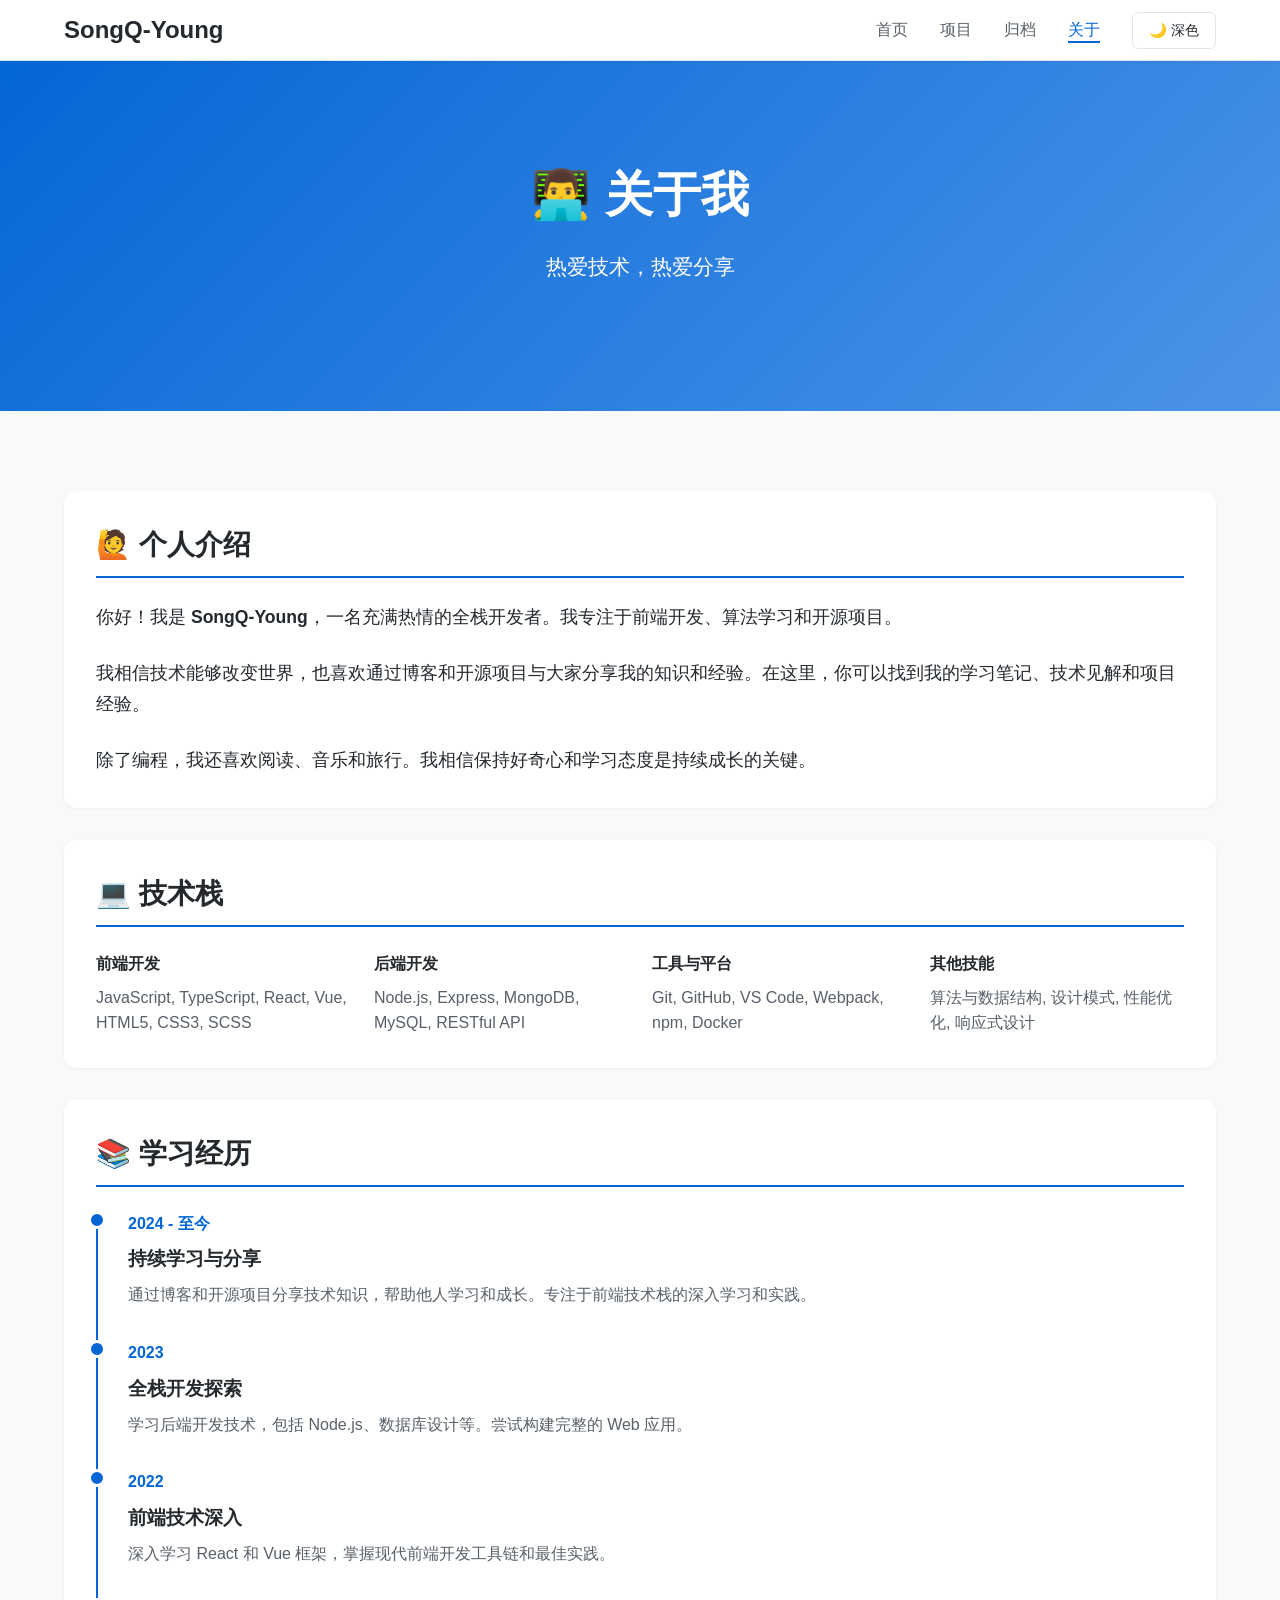
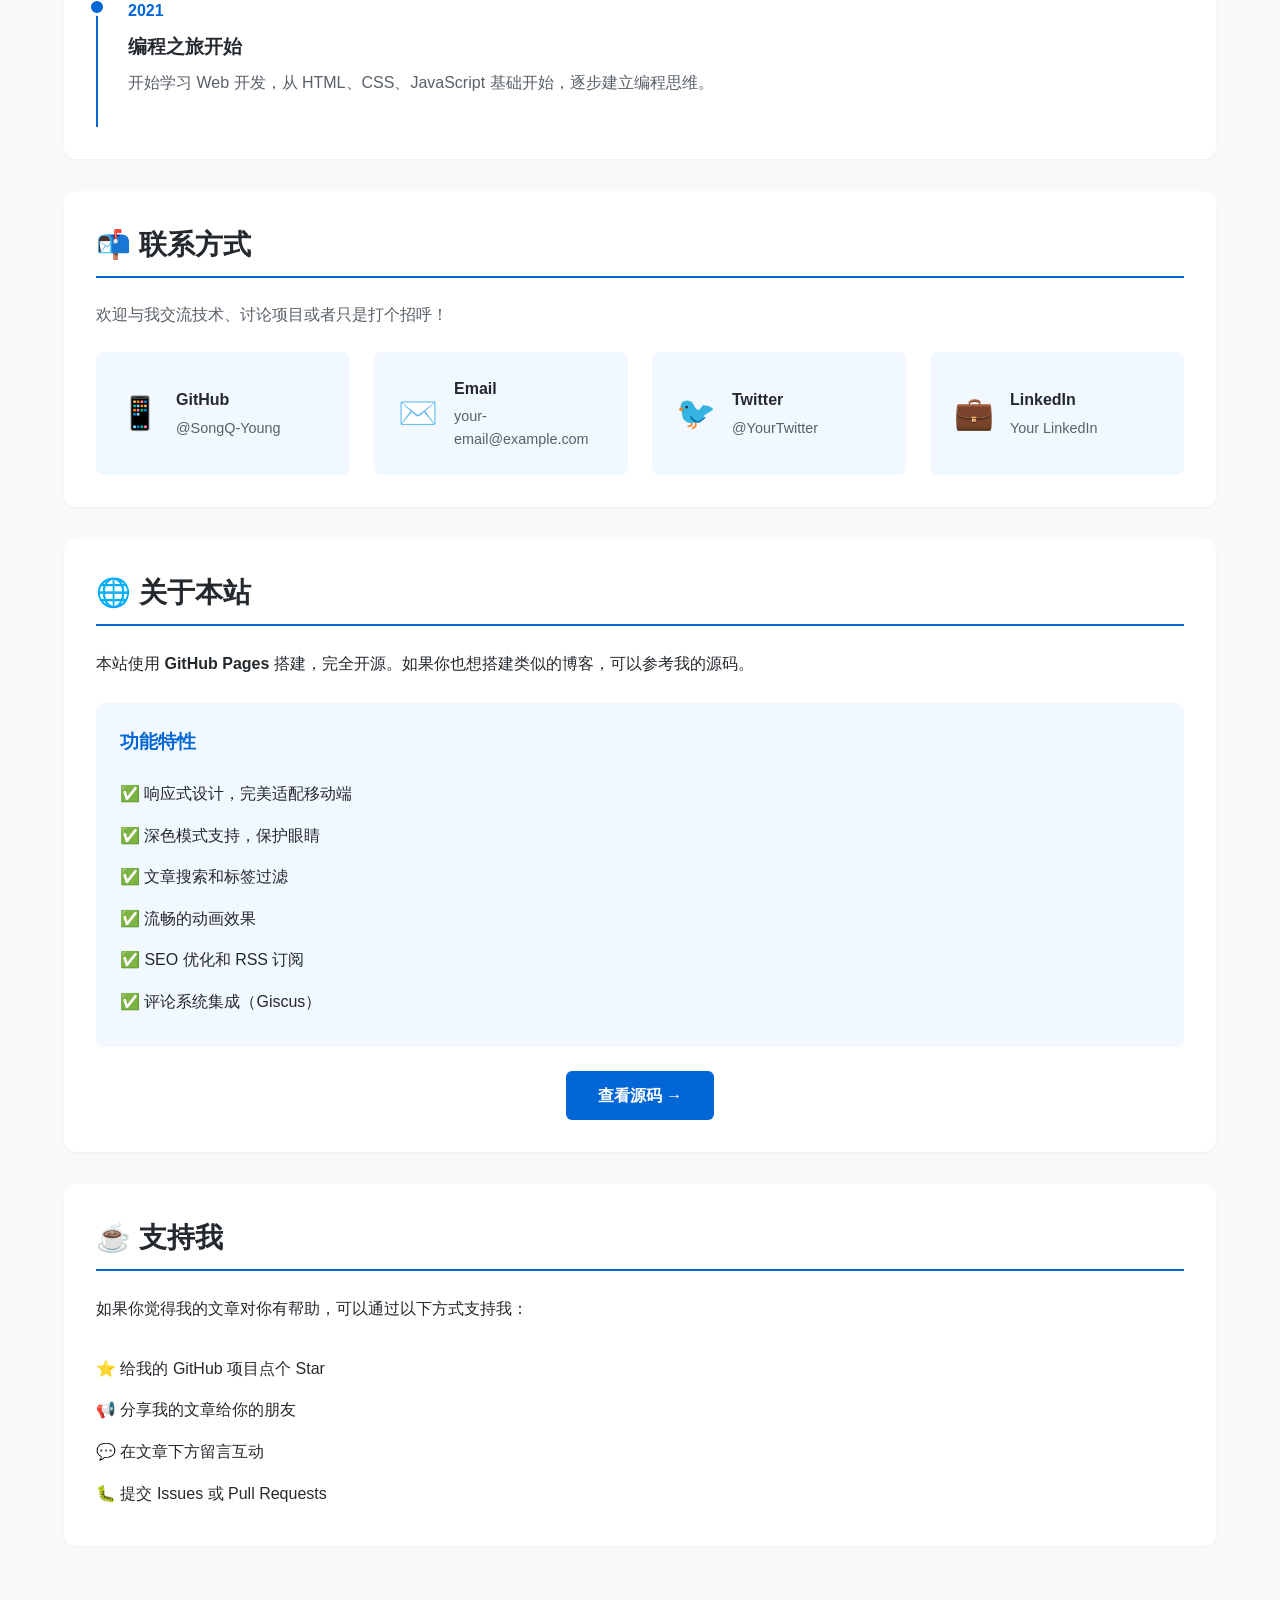
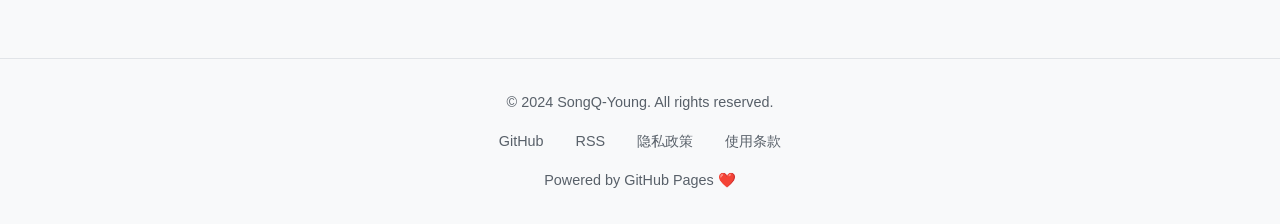
==== about.html @ 6d49a678 "完整升级博客系统，实现10大功能模块 新增功能： 1. ✅ 导航栏和多页面结构（首页、项目、归档、关于） 2. ✅ 深色模式切换，支持主题切换和本地保存 3. ✅ 文章搜索功能和标签过滤系统 4. ✅" ====
<!DOCTYPE html>
<html lang="zh-CN">
<head>
    <meta charset="UTF-8">
    <meta name="viewport" content="width=device-width, initial-scale=1.0">
    <meta name="description" content="关于 SongQ-Young">
    <title>关于我 - SongQ-Young 的博客</title>
    <link rel="stylesheet" href="css/style.css">
</head>
<body>
    <!-- 粒子背景 -->
    <div id="particles-js"></div>

    <!-- 导航栏 -->
    <nav class="navbar">
        <div class="nav-container">
            <a href="index.html" class="nav-brand">SongQ-Young</a>

            <ul class="nav-menu">
                <li><a href="index.html" class="nav-link">首页</a></li>
                <li><a href="projects.html" class="nav-link">项目</a></li>
                <li><a href="archive.html" class="nav-link">归档</a></li>
                <li><a href="about.html" class="nav-link active">关于</a></li>
                <li><button id="theme-toggle" class="theme-toggle">🌙 深色</button></li>
            </ul>

            <button class="mobile-menu-btn">☰</button>
        </div>
    </nav>

    <!-- 页面标题 -->
    <section class="hero">
        <div class="container">
            <h1>👨‍💻 关于我</h1>
            <p>热爱技术，热爱分享</p>
        </div>
    </section>

    <!-- 主内容区 -->
    <div class="container">
        <!-- 个人介绍 -->
        <section class="section">
            <h2>🙋 个人介绍</h2>
            <p style="font-size: 1.1rem; line-height: 1.8; color: var(--text-color); margin-bottom: 1.5rem;">
                你好！我是 <strong>SongQ-Young</strong>，一名充满热情的全栈开发者。我专注于前端开发、算法学习和开源项目。
            </p>
            <p style="font-size: 1.1rem; line-height: 1.8; color: var(--text-color); margin-bottom: 1.5rem;">
                我相信技术能够改变世界，也喜欢通过博客和开源项目与大家分享我的知识和经验。在这里，你可以找到我的学习笔记、技术见解和项目经验。
            </p>
            <p style="font-size: 1.1rem; line-height: 1.8; color: var(--text-color);">
                除了编程，我还喜欢阅读、音乐和旅行。我相信保持好奇心和学习态度是持续成长的关键。
            </p>
        </section>

        <!-- 技术栈 -->
        <section class="section">
            <h2>💻 技术栈</h2>
            <div class="skills-grid">
                <div class="skill-item">
                    <div class="skill-header">
                        <span class="skill-name">前端开发</span>
                    </div>
                    <p style="color: var(--text-secondary); margin-top: 0.5rem;">
                        JavaScript, TypeScript, React, Vue, HTML5, CSS3, SCSS
                    </p>
                </div>

                <div class="skill-item">
                    <div class="skill-header">
                        <span class="skill-name">后端开发</span>
                    </div>
                    <p style="color: var(--text-secondary); margin-top: 0.5rem;">
                        Node.js, Express, MongoDB, MySQL, RESTful API
                    </p>
                </div>

                <div class="skill-item">
                    <div class="skill-header">
                        <span class="skill-name">工具与平台</span>
                    </div>
                    <p style="color: var(--text-secondary); margin-top: 0.5rem;">
                        Git, GitHub, VS Code, Webpack, npm, Docker
                    </p>
                </div>

                <div class="skill-item">
                    <div class="skill-header">
                        <span class="skill-name">其他技能</span>
                    </div>
                    <p style="color: var(--text-secondary); margin-top: 0.5rem;">
                        算法与数据结构, 设计模式, 性能优化, 响应式设计
                    </p>
                </div>
            </div>
        </section>

        <!-- 学习经历 -->
        <section class="section">
            <h2>📚 学习经历</h2>
            <div class="timeline">
                <div class="timeline-item">
                    <div class="timeline-date">2024 - 至今</div>
                    <div class="timeline-content">
                        <h3>持续学习与分享</h3>
                        <p>通过博客和开源项目分享技术知识，帮助他人学习和成长。专注于前端技术栈的深入学习和实践。</p>
                    </div>
                </div>

                <div class="timeline-item">
                    <div class="timeline-date">2023</div>
                    <div class="timeline-content">
                        <h3>全栈开发探索</h3>
                        <p>学习后端开发技术，包括 Node.js、数据库设计等。尝试构建完整的 Web 应用。</p>
                    </div>
                </div>

                <div class="timeline-item">
                    <div class="timeline-date">2022</div>
                    <div class="timeline-content">
                        <h3>前端技术深入</h3>
                        <p>深入学习 React 和 Vue 框架，掌握现代前端开发工具链和最佳实践。</p>
                    </div>
                </div>

                <div class="timeline-item">
                    <div class="timeline-date">2021</div>
                    <div class="timeline-content">
                        <h3>编程之旅开始</h3>
                        <p>开始学习 Web 开发，从 HTML、CSS、JavaScript 基础开始，逐步建立编程思维。</p>
                    </div>
                </div>
            </div>
        </section>

        <!-- 联系方式 -->
        <section class="section">
            <h2>📬 联系方式</h2>
            <p style="color: var(--text-secondary); margin-bottom: 1.5rem;">
                欢迎与我交流技术、讨论项目或者只是打个招呼！
            </p>

            <div style="display: grid; grid-template-columns: repeat(auto-fit, minmax(250px, 1fr)); gap: 1.5rem;">
                <a href="https://github.com/SongQ-Young" target="_blank"
                   style="display: flex; align-items: center; gap: 1rem; padding: 1.5rem; background: var(--tag-bg);
                          border-radius: 8px; text-decoration: none; color: var(--text-color); transition: all 0.3s ease;">
                    <span style="font-size: 2rem;">📱</span>
                    <div>
                        <div style="font-weight: 600; margin-bottom: 0.25rem;">GitHub</div>
                        <div style="font-size: 0.9rem; color: var(--text-secondary);">@SongQ-Young</div>
                    </div>
                </a>

                <a href="mailto:your-email@example.com"
                   style="display: flex; align-items: center; gap: 1rem; padding: 1.5rem; background: var(--tag-bg);
                          border-radius: 8px; text-decoration: none; color: var(--text-color); transition: all 0.3s ease;">
                    <span style="font-size: 2rem;">✉️</span>
                    <div>
                        <div style="font-weight: 600; margin-bottom: 0.25rem;">Email</div>
                        <div style="font-size: 0.9rem; color: var(--text-secondary);">your-email@example.com</div>
                    </div>
                </a>

                <a href="#" target="_blank"
                   style="display: flex; align-items: center; gap: 1rem; padding: 1.5rem; background: var(--tag-bg);
                          border-radius: 8px; text-decoration: none; color: var(--text-color); transition: all 0.3s ease;">
                    <span style="font-size: 2rem;">🐦</span>
                    <div>
                        <div style="font-weight: 600; margin-bottom: 0.25rem;">Twitter</div>
                        <div style="font-size: 0.9rem; color: var(--text-secondary);">@YourTwitter</div>
                    </div>
                </a>

                <a href="#" target="_blank"
                   style="display: flex; align-items: center; gap: 1rem; padding: 1.5rem; background: var(--tag-bg);
                          border-radius: 8px; text-decoration: none; color: var(--text-color); transition: all 0.3s ease;">
                    <span style="font-size: 2rem;">💼</span>
                    <div>
                        <div style="font-weight: 600; margin-bottom: 0.25rem;">LinkedIn</div>
                        <div style="font-size: 0.9rem; color: var(--text-secondary);">Your LinkedIn</div>
                    </div>
                </a>
            </div>
        </section>

        <!-- 关于本站 -->
        <section class="section">
            <h2>🌐 关于本站</h2>
            <p style="font-size: 1rem; line-height: 1.8; color: var(--text-color); margin-bottom: 1rem;">
                本站使用 <strong>GitHub Pages</strong> 搭建，完全开源。如果你也想搭建类似的博客，可以参考我的源码。
            </p>

            <div style="background: var(--tag-bg); padding: 1.5rem; border-radius: 8px; margin-top: 1.5rem;">
                <h3 style="color: var(--primary-color); margin-bottom: 1rem;">功能特性</h3>
                <ul style="list-style: none; padding: 0;">
                    <li style="padding: 0.5rem 0; color: var(--text-color);">✅ 响应式设计，完美适配移动端</li>
                    <li style="padding: 0.5rem 0; color: var(--text-color);">✅ 深色模式支持，保护眼睛</li>
                    <li style="padding: 0.5rem 0; color: var(--text-color);">✅ 文章搜索和标签过滤</li>
                    <li style="padding: 0.5rem 0; color: var(--text-color);">✅ 流畅的动画效果</li>
                    <li style="padding: 0.5rem 0; color: var(--text-color);">✅ SEO 优化和 RSS 订阅</li>
                    <li style="padding: 0.5rem 0; color: var(--text-color);">✅ 评论系统集成（Giscus）</li>
                </ul>
            </div>

            <div style="margin-top: 1.5rem; text-align: center;">
                <a href="https://github.com/SongQ-Young/SongQ-Young.github.io" target="_blank"
                   style="display: inline-block; padding: 0.75rem 2rem; background: var(--primary-color);
                          color: white; text-decoration: none; border-radius: 6px; font-weight: 600;
                          transition: all 0.3s ease;">
                    查看源码 →
                </a>
            </div>
        </section>

        <!-- 支持我 -->
        <section class="section">
            <h2>☕ 支持我</h2>
            <p style="font-size: 1rem; line-height: 1.8; color: var(--text-color); margin-bottom: 1.5rem;">
                如果你觉得我的文章对你有帮助，可以通过以下方式支持我：
            </p>
            <ul style="list-style: none; padding: 0;">
                <li style="padding: 0.5rem 0; color: var(--text-color);">⭐ 给我的 GitHub 项目点个 Star</li>
                <li style="padding: 0.5rem 0; color: var(--text-color);">📢 分享我的文章给你的朋友</li>
                <li style="padding: 0.5rem 0; color: var(--text-color);">💬 在文章下方留言互动</li>
                <li style="padding: 0.5rem 0; color: var(--text-color);">🐛 提交 Issues 或 Pull Requests</li>
            </ul>
        </section>
    </div>

    <!-- 页脚 -->
    <footer>
        <p>&copy; 2024 SongQ-Young. All rights reserved.</p>
        <div class="footer-links">
            <a href="https://github.com/SongQ-Young" target="_blank">GitHub</a>
            <a href="rss.xml">RSS</a>
            <a href="#">隐私政策</a>
            <a href="#">使用条款</a>
        </div>
        <p style="margin-top: 1rem;">Powered by GitHub Pages ❤️</p>
    </footer>

    <!-- 返回顶部按钮 -->
    <button id="back-to-top" class="back-to-top">↑</button>

    <!-- JavaScript -->
    <script src="js/main.js"></script>
</body>
</html>
---- css/style.css ----
:root {
    --bg-color: #f8f9fa;
    --text-color: #24292e;
    --text-secondary: #586069;
    --card-bg: #ffffff;
    --border-color: #e1e4e8;
    --primary-color: #0366d6;
    --primary-hover: #0256c7;
    --tag-bg: #f1f8ff;
    --tag-color: #0366d6;
    --shadow: 0 1px 3px rgba(0, 0, 0, 0.05);
    --shadow-hover: 0 4px 12px rgba(0, 0, 0, 0.1);
}

[data-theme="dark"] {
    --bg-color: #0d1117;
    --text-color: #c9d1d9;
    --text-secondary: #8b949e;
    --card-bg: #161b22;
    --border-color: #30363d;
    --primary-color: #58a6ff;
    --primary-hover: #4d94e8;
    --tag-bg: #1f6feb26;
    --tag-color: #58a6ff;
    --shadow: 0 1px 3px rgba(0, 0, 0, 0.3);
    --shadow-hover: 0 4px 12px rgba(0, 0, 0, 0.4);
}

* {
    margin: 0;
    padding: 0;
    box-sizing: border-box;
}

html {
    scroll-behavior: smooth;
}

body {
    font-family: -apple-system, BlinkMacSystemFont, "Segoe UI", Roboto, "Helvetica Neue", Arial, sans-serif;
    line-height: 1.6;
    color: var(--text-color);
    background-color: var(--bg-color);
    transition: background-color 0.3s ease, color 0.3s ease;
}

/* 导航栏 */
.navbar {
    background-color: var(--card-bg);
    border-bottom: 1px solid var(--border-color);
    position: sticky;
    top: 0;
    z-index: 1000;
    box-shadow: var(--shadow);
    transition: all 0.3s ease;
}

.navbar.scrolled {
    box-shadow: var(--shadow-hover);
}

.nav-container {
    max-width: 1200px;
    margin: 0 auto;
    padding: 0 1.5rem;
    display: flex;
    justify-content: space-between;
    align-items: center;
    height: 60px;
}

.nav-brand {
    font-size: 1.5rem;
    font-weight: 700;
    color: var(--text-color);
    text-decoration: none;
    transition: color 0.3s ease;
}

.nav-brand:hover {
    color: var(--primary-color);
}

.nav-menu {
    display: flex;
    list-style: none;
    gap: 2rem;
    align-items: center;
}

.nav-link {
    color: var(--text-secondary);
    text-decoration: none;
    font-weight: 500;
    transition: color 0.3s ease;
    position: relative;
}

.nav-link:hover,
.nav-link.active {
    color: var(--primary-color);
}

.nav-link::after {
    content: '';
    position: absolute;
    bottom: -5px;
    left: 0;
    width: 0;
    height: 2px;
    background-color: var(--primary-color);
    transition: width 0.3s ease;
}

.nav-link:hover::after,
.nav-link.active::after {
    width: 100%;
}

/* 主题切换按钮 */
.theme-toggle {
    background: none;
    border: 1px solid var(--border-color);
    color: var(--text-color);
    cursor: pointer;
    padding: 0.5rem 1rem;
    border-radius: 6px;
    font-size: 0.9rem;
    transition: all 0.3s ease;
}

.theme-toggle:hover {
    background-color: var(--primary-color);
    color: white;
    border-color: var(--primary-color);
}

/* 移动端菜单 */
.mobile-menu-btn {
    display: none;
    background: none;
    border: none;
    color: var(--text-color);
    font-size: 1.5rem;
    cursor: pointer;
}

/* 容器 */
.container {
    max-width: 1200px;
    margin: 0 auto;
    padding: 2rem 1.5rem;
}

/* 页头 */
.hero {
    text-align: center;
    padding: 4rem 1.5rem;
    background: linear-gradient(135deg, var(--primary-color) 0%, #4d94e8 100%);
    color: white;
    margin-bottom: 3rem;
    animation: fadeInDown 0.8s ease;
}

.hero h1 {
    font-size: 3rem;
    font-weight: 700;
    margin-bottom: 1rem;
    animation: fadeInUp 0.8s ease 0.2s both;
}

.hero p {
    font-size: 1.3rem;
    opacity: 0.95;
    margin-bottom: 2rem;
    animation: fadeInUp 0.8s ease 0.4s both;
}

.hero .social-links {
    display: flex;
    justify-content: center;
    gap: 1.5rem;
    animation: fadeInUp 0.8s ease 0.6s both;
}

.hero .social-links a {
    color: white;
    text-decoration: none;
    font-size: 1rem;
    padding: 0.5rem 1.5rem;
    border: 2px solid white;
    border-radius: 25px;
    transition: all 0.3s ease;
}

.hero .social-links a:hover {
    background-color: white;
    color: var(--primary-color);
    transform: translateY(-3px);
}

/* 搜索栏 */
.search-container {
    margin-bottom: 2rem;
    animation: fadeIn 0.8s ease;
}

.search-box {
    display: flex;
    gap: 1rem;
    margin-bottom: 1rem;
}

.search-input {
    flex: 1;
    padding: 0.75rem 1rem;
    border: 1px solid var(--border-color);
    border-radius: 6px;
    background-color: var(--card-bg);
    color: var(--text-color);
    font-size: 1rem;
    transition: all 0.3s ease;
}

.search-input:focus {
    outline: none;
    border-color: var(--primary-color);
    box-shadow: 0 0 0 3px rgba(3, 102, 214, 0.1);
}

.search-btn {
    padding: 0.75rem 2rem;
    background-color: var(--primary-color);
    color: white;
    border: none;
    border-radius: 6px;
    cursor: pointer;
    font-weight: 600;
    transition: all 0.3s ease;
}

.search-btn:hover {
    background-color: var(--primary-hover);
    transform: translateY(-2px);
}

/* 标签过滤 */
.tags-filter {
    display: flex;
    flex-wrap: wrap;
    gap: 0.5rem;
    margin-bottom: 2rem;
}

.tag-filter {
    background-color: var(--tag-bg);
    color: var(--tag-color);
    padding: 0.5rem 1rem;
    border-radius: 20px;
    font-size: 0.9rem;
    cursor: pointer;
    border: 2px solid transparent;
    transition: all 0.3s ease;
}

.tag-filter:hover {
    border-color: var(--primary-color);
    transform: translateY(-2px);
}

.tag-filter.active {
    background-color: var(--primary-color);
    color: white;
    border-color: var(--primary-color);
}

/* 卡片通用样式 */
.section {
    background-color: var(--card-bg);
    padding: 2rem;
    margin-bottom: 2rem;
    border-radius: 12px;
    box-shadow: var(--shadow);
    transition: all 0.3s ease;
    animation: fadeInUp 0.6s ease;
}

.section:hover {
    box-shadow: var(--shadow-hover);
    transform: translateY(-5px);
}

.section h2 {
    font-size: 1.75rem;
    margin-bottom: 1.5rem;
    color: var(--text-color);
    border-bottom: 2px solid var(--primary-color);
    padding-bottom: 0.5rem;
}

/* 技能云 */
.skills-grid {
    display: grid;
    grid-template-columns: repeat(auto-fit, minmax(250px, 1fr));
    gap: 1.5rem;
    margin-top: 1.5rem;
}

.skill-item {
    animation: fadeIn 0.6s ease;
}

.skill-header {
    display: flex;
    justify-content: space-between;
    margin-bottom: 0.5rem;
}

.skill-name {
    font-weight: 600;
    color: var(--text-color);
}

.skill-level {
    color: var(--text-secondary);
    font-size: 0.9rem;
}

.skill-bar {
    height: 8px;
    background-color: var(--border-color);
    border-radius: 10px;
    overflow: hidden;
}

.skill-progress {
    height: 100%;
    background: linear-gradient(90deg, var(--primary-color), #4d94e8);
    border-radius: 10px;
    transition: width 1s ease;
}

/* 项目卡片 */
.projects-grid {
    display: grid;
    grid-template-columns: repeat(auto-fit, minmax(300px, 1fr));
    gap: 2rem;
    margin-top: 1.5rem;
}

.project-card {
    background-color: var(--card-bg);
    border: 1px solid var(--border-color);
    border-radius: 12px;
    padding: 1.5rem;
    transition: all 0.3s ease;
    animation: fadeInUp 0.6s ease;
}

.project-card:hover {
    transform: translateY(-5px);
    box-shadow: var(--shadow-hover);
    border-color: var(--primary-color);
}

.project-card h3 {
    color: var(--text-color);
    margin-bottom: 1rem;
    font-size: 1.3rem;
}

.project-card p {
    color: var(--text-secondary);
    line-height: 1.6;
    margin-bottom: 1rem;
}

.project-links {
    display: flex;
    gap: 1rem;
    margin-top: 1rem;
}

.project-link {
    color: var(--primary-color);
    text-decoration: none;
    font-weight: 600;
    transition: color 0.3s ease;
}

.project-link:hover {
    color: var(--primary-hover);
    text-decoration: underline;
}

/* 文章列表 */
.posts {
    list-style: none;
}

.post-item {
    padding: 1.5rem 0;
    border-bottom: 1px solid var(--border-color);
    transition: all 0.3s ease;
    animation: fadeIn 0.6s ease;
}

.post-item:last-child {
    border-bottom: none;
}

.post-item:hover {
    transform: translateX(10px);
}

.post-date {
    color: var(--text-secondary);
    font-size: 0.9rem;
    margin-bottom: 0.5rem;
}

.post-item h3 {
    font-size: 1.3rem;
    margin-bottom: 0.5rem;
}

.post-item a {
    color: var(--text-color);
    text-decoration: none;
    font-weight: 600;
}

.post-item a:hover {
    color: var(--primary-color);
}

.post-description {
    color: var(--text-secondary);
    font-size: 0.95rem;
    line-height: 1.6;
    margin-bottom: 0.75rem;
}

.tags {
    display: flex;
    flex-wrap: wrap;
    gap: 0.5rem;
    margin-top: 0.75rem;
}

.tag {
    background-color: var(--tag-bg);
    color: var(--tag-color);
    padding: 0.25rem 0.75rem;
    border-radius: 12px;
    font-size: 0.85rem;
    text-decoration: none;
    transition: all 0.3s ease;
}

.tag:hover {
    background-color: var(--primary-color);
    color: white;
    transform: translateY(-2px);
}

/* 时间线 */
.timeline {
    position: relative;
    padding-left: 2rem;
}

.timeline::before {
    content: '';
    position: absolute;
    left: 0;
    top: 0;
    bottom: 0;
    width: 2px;
    background-color: var(--primary-color);
}

.timeline-item {
    position: relative;
    padding-bottom: 2rem;
    animation: fadeInLeft 0.6s ease;
}

.timeline-item::before {
    content: '';
    position: absolute;
    left: -2.5rem;
    top: 0;
    width: 12px;
    height: 12px;
    border-radius: 50%;
    background-color: var(--primary-color);
    border: 3px solid var(--card-bg);
}

.timeline-date {
    font-weight: 600;
    color: var(--primary-color);
    margin-bottom: 0.5rem;
}

.timeline-content h3 {
    color: var(--text-color);
    margin-bottom: 0.5rem;
}

.timeline-content p {
    color: var(--text-secondary);
}

/* 返回顶部按钮 */
.back-to-top {
    position: fixed;
    bottom: 2rem;
    right: 2rem;
    width: 50px;
    height: 50px;
    background-color: var(--primary-color);
    color: white;
    border: none;
    border-radius: 50%;
    cursor: pointer;
    font-size: 1.5rem;
    display: flex;
    align-items: center;
    justify-content: center;
    opacity: 0;
    visibility: hidden;
    transition: all 0.3s ease;
    box-shadow: var(--shadow-hover);
    z-index: 999;
}

.back-to-top.show {
    opacity: 1;
    visibility: visible;
}

.back-to-top:hover {
    background-color: var(--primary-hover);
    transform: translateY(-5px);
}

/* 评论区 */
.comments-section {
    margin-top: 3rem;
}

/* 页脚 */
footer {
    text-align: center;
    padding: 2rem 0;
    color: var(--text-secondary);
    font-size: 0.9rem;
    margin-top: 3rem;
    border-top: 1px solid var(--border-color);
}

.footer-links {
    display: flex;
    justify-content: center;
    gap: 2rem;
    margin-top: 1rem;
}

.footer-links a {
    color: var(--text-secondary);
    text-decoration: none;
    transition: color 0.3s ease;
}

.footer-links a:hover {
    color: var(--primary-color);
}

/* 动画 */
@keyframes fadeIn {
    from {
        opacity: 0;
    }
    to {
        opacity: 1;
    }
}

@keyframes fadeInUp {
    from {
        opacity: 0;
        transform: translateY(30px);
    }
    to {
        opacity: 1;
        transform: translateY(0);
    }
}

@keyframes fadeInDown {
    from {
        opacity: 0;
        transform: translateY(-30px);
    }
    to {
        opacity: 1;
        transform: translateY(0);
    }
}

@keyframes fadeInLeft {
    from {
        opacity: 0;
        transform: translateX(-30px);
    }
    to {
        opacity: 1;
        transform: translateX(0);
    }
}

/* 粒子背景 */
#particles-js {
    position: fixed;
    width: 100%;
    height: 100%;
    top: 0;
    left: 0;
    z-index: -1;
    opacity: 0.3;
}

/* 响应式设计 */
@media (max-width: 768px) {
    .nav-menu {
        position: fixed;
        left: -100%;
        top: 60px;
        flex-direction: column;
        background-color: var(--card-bg);
        width: 100%;
        text-align: center;
        transition: left 0.3s ease;
        box-shadow: var(--shadow-hover);
        padding: 2rem 0;
        gap: 1rem;
    }

    .nav-menu.active {
        left: 0;
    }

    .mobile-menu-btn {
        display: block;
    }

    .hero h1 {
        font-size: 2rem;
    }

    .hero p {
        font-size: 1.1rem;
    }

    .search-box {
        flex-direction: column;
    }

    .projects-grid,
    .skills-grid {
        grid-template-columns: 1fr;
    }

    .section {
        padding: 1.5rem;
    }

    .container {
        padding: 1rem;
    }

    .back-to-top {
        bottom: 1rem;
        right: 1rem;
        width: 45px;
        height: 45px;
    }
}

/* 打印样式 */
@media print {
    .navbar,
    .back-to-top,
    .search-container,
    .theme-toggle {
        display: none;
    }
}
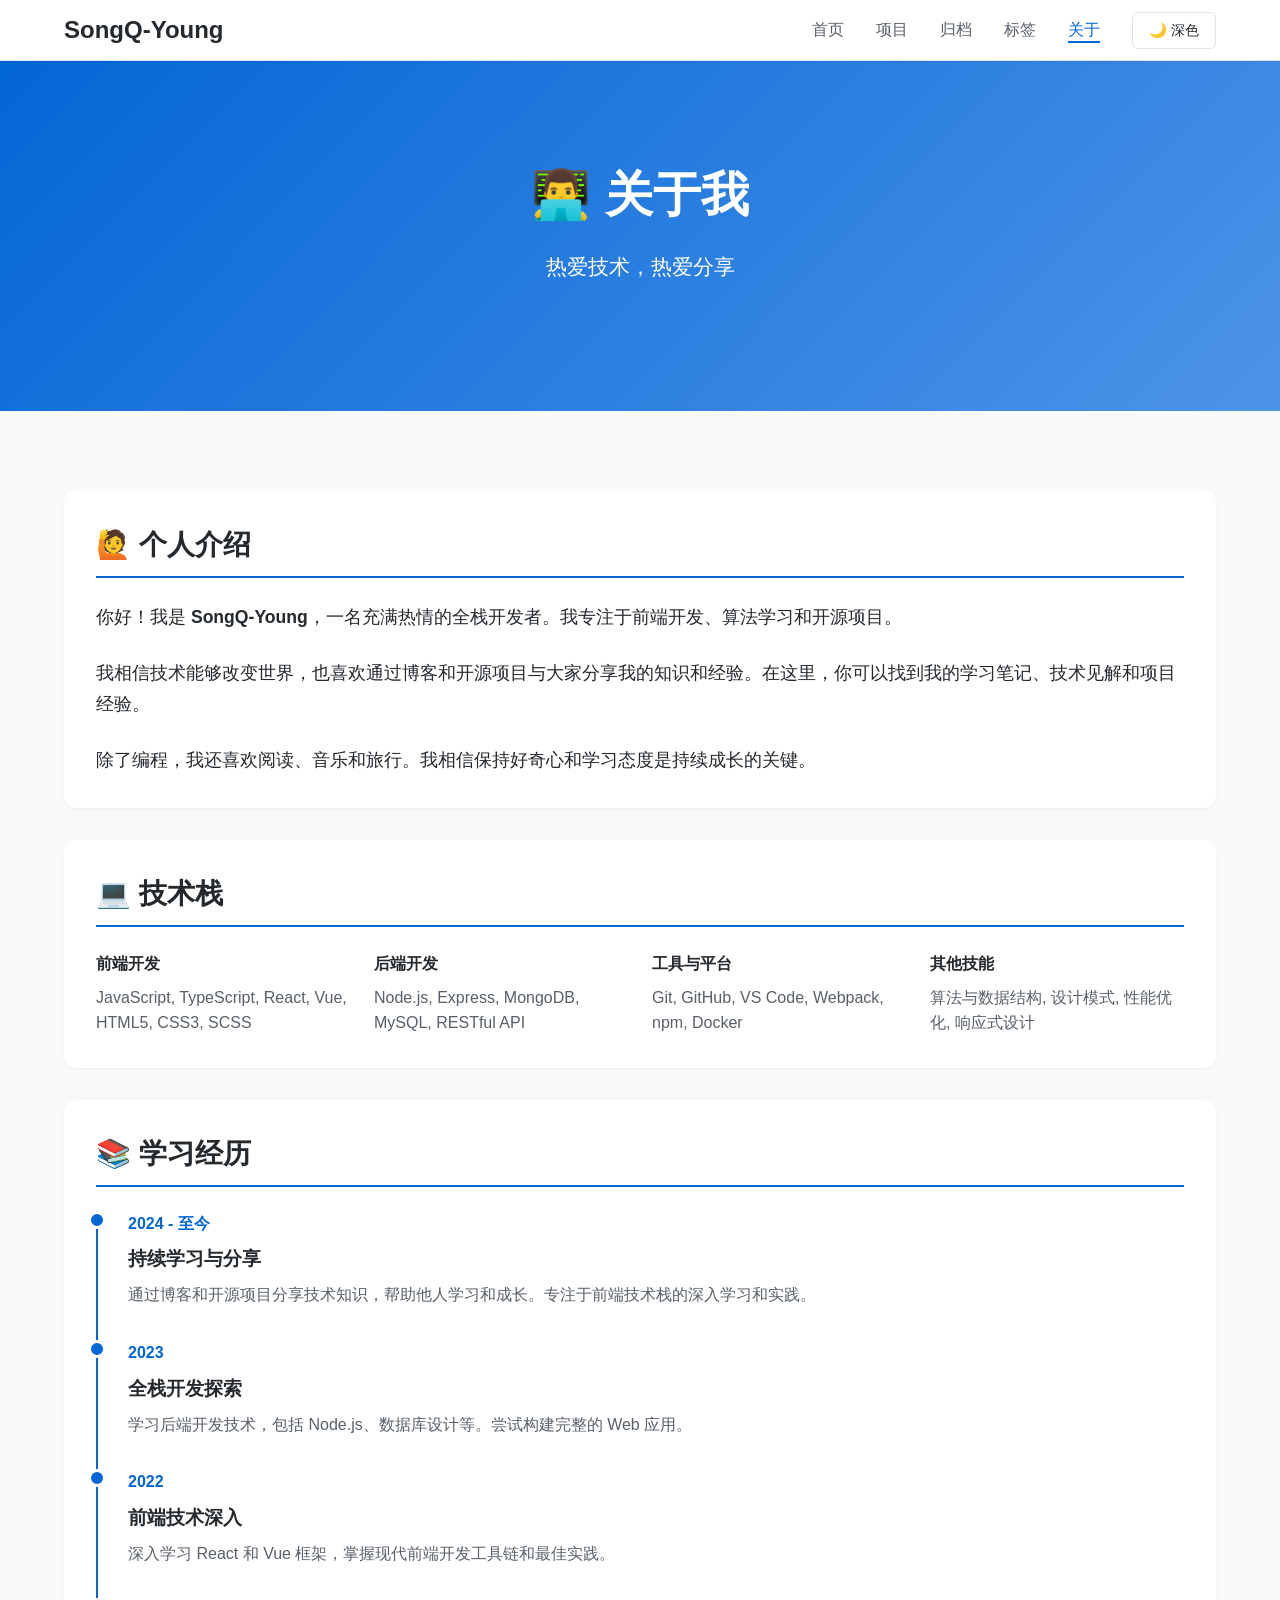
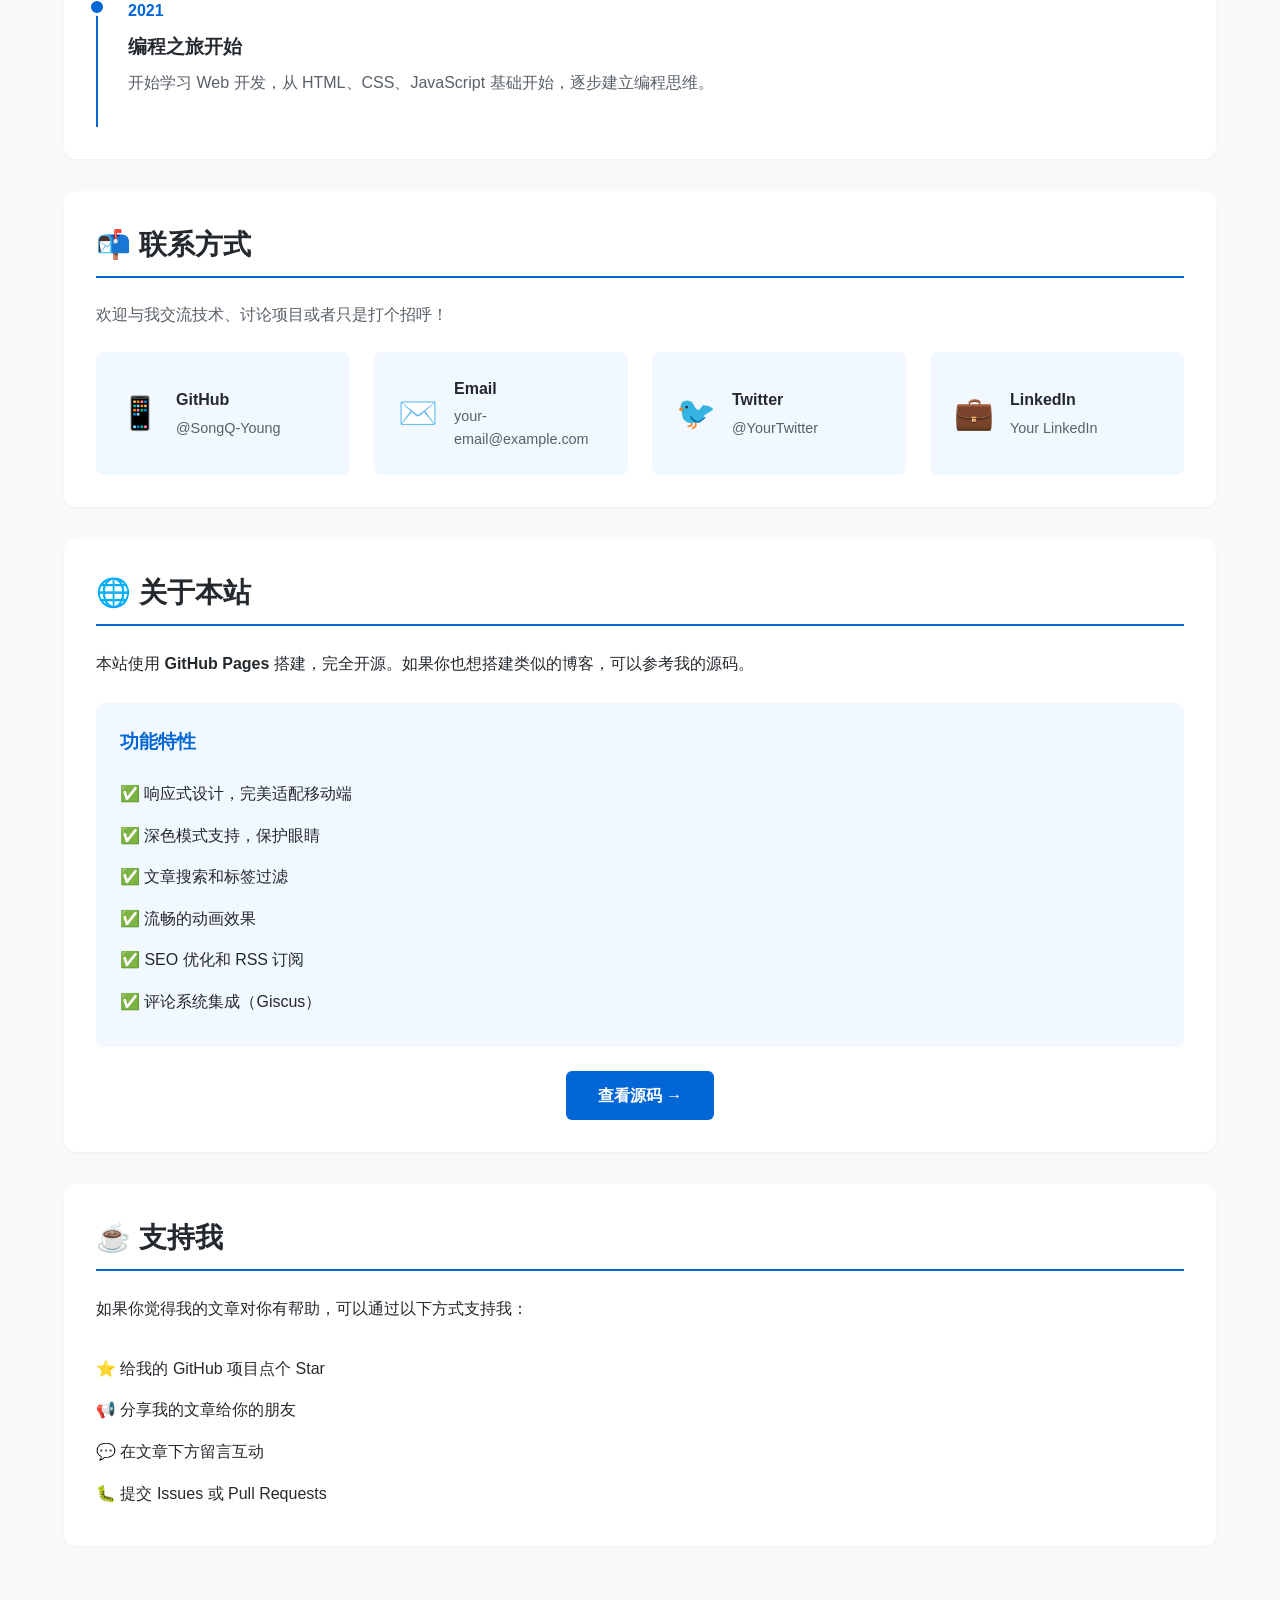
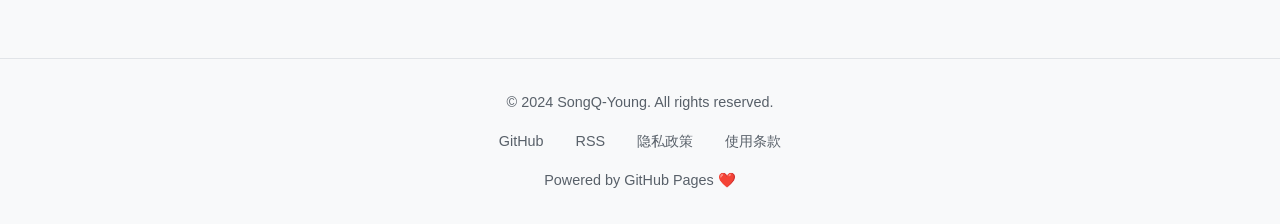
==== commit 94cb6a1d: "🚀 重大升级：添加10+酷炫新功能 ## ✨ 新增核心功能  ### 1. 阅读进度条 - 实时显示文章阅读进度 - 渐变色设计，视觉效果出众 - 固定在导航栏下方  ### 2. 文章目录（TOC）" ====
--- a/about.html
+++ b/about.html
@@ -20,6 +20,7 @@
                 <li><a href="index.html" class="nav-link">首页</a></li>
                 <li><a href="projects.html" class="nav-link">项目</a></li>
                 <li><a href="archive.html" class="nav-link">归档</a></li>
+                <li><a href="tags.html" class="nav-link">标签</a></li>
                 <li><a href="about.html" class="nav-link active">关于</a></li>
                 <li><button id="theme-toggle" class="theme-toggle">🌙 深色</button></li>
             </ul>
--- a/css/style.css
+++ b/css/style.css
@@ -698,3 +698,305 @@
         display: none;
     }
 }
+
+/* ============ 新增功能样式 ============ */
+
+/* 文章目录（TOC）*/
+.toc-container {
+    background: var(--tag-bg);
+    padding: 1.5rem;
+    border-radius: 12px;
+    margin: 2rem 0;
+    border-left: 4px solid var(--primary-color);
+}
+
+.toc-container h3 {
+    color: var(--primary-color);
+    margin-bottom: 1rem;
+    font-size: 1.2rem;
+}
+
+.toc ul {
+    list-style: none;
+    padding-left: 0;
+}
+
+.toc li {
+    margin: 0.5rem 0;
+}
+
+.toc li.h3 {
+    padding-left: 1.5rem;
+    font-size: 0.9rem;
+}
+
+.toc a {
+    color: var(--text-color);
+    text-decoration: none;
+    transition: all 0.3s;
+    display: block;
+    padding: 0.25rem 0.5rem;
+    border-radius: 4px;
+}
+
+.toc a:hover {
+    color: var(--primary-color);
+    background: var(--card-bg);
+    transform: translateX(5px);
+}
+
+.toc a.active {
+    color: white;
+    background: var(--primary-color);
+    font-weight: 600;
+}
+
+/* 代码块样式增强 */
+pre {
+    position: relative;
+    margin: 1.5rem 0;
+}
+
+pre code {
+    display: block;
+    padding: 1.5rem !important;
+    border-radius: 8px;
+    overflow-x: auto;
+    font-family: 'Courier New', Consolas, Monaco, monospace;
+    font-size: 0.9rem;
+    line-height: 1.6;
+}
+
+/* 代码高亮样式（highlight.js 主题）*/
+.hljs {
+    background: #2d2d2d !important;
+    color: #f8f8f2;
+}
+
+[data-theme="dark"] .hljs {
+    background: #1e1e1e !important;
+}
+
+/* 分享按钮容器 */
+.share-buttons {
+    margin-top: 2rem;
+    padding-top: 2rem;
+    border-top: 1px solid var(--border-color);
+}
+
+.share-buttons h3 {
+    margin-bottom: 1rem;
+    color: var(--text-color);
+}
+
+/* 访客统计 */
+.view-stats {
+    display: inline-flex;
+    align-items: center;
+    gap: 0.5rem;
+    color: var(--text-secondary);
+    font-size: 0.9rem;
+    margin-top: 0.5rem;
+}
+
+#view-count {
+    font-weight: 600;
+    color: var(--primary-color);
+}
+
+/* 酷炫的悬浮卡片效果 */
+.hover-card {
+    position: relative;
+    transition: all 0.4s cubic-bezier(0.175, 0.885, 0.32, 1.275);
+}
+
+.hover-card::before {
+    content: '';
+    position: absolute;
+    top: 0;
+    left: 0;
+    right: 0;
+    bottom: 0;
+    border-radius: 12px;
+    padding: 2px;
+    background: linear-gradient(45deg, #0366d6, #4d94e8, #0366d6);
+    -webkit-mask: linear-gradient(#fff 0 0) content-box, linear-gradient(#fff 0 0);
+    -webkit-mask-composite: xor;
+    mask-composite: exclude;
+    opacity: 0;
+    transition: opacity 0.4s;
+}
+
+.hover-card:hover::before {
+    opacity: 1;
+}
+
+.hover-card:hover {
+    transform: translateY(-8px) scale(1.02);
+}
+
+/* 脉冲动画 */
+@keyframes pulse {
+    0%, 100% {
+        transform: scale(1);
+    }
+    50% {
+        transform: scale(1.05);
+    }
+}
+
+.pulse {
+    animation: pulse 2s infinite;
+}
+
+/* 闪烁效果 */
+@keyframes glow {
+    0%, 100% {
+        box-shadow: 0 0 5px var(--primary-color), 0 0 10px var(--primary-color);
+    }
+    50% {
+        box-shadow: 0 0 20px var(--primary-color), 0 0 30px var(--primary-color);
+    }
+}
+
+.glow {
+    animation: glow 2s infinite;
+}
+
+/* 渐变文字 */
+.gradient-text {
+    background: linear-gradient(90deg, #0366d6, #4d94e8, #0366d6);
+    background-size: 200% auto;
+    -webkit-background-clip: text;
+    -webkit-text-fill-color: transparent;
+    background-clip: text;
+    animation: gradient-shift 3s linear infinite;
+}
+
+@keyframes gradient-shift {
+    0% {
+        background-position: 0% 50%;
+    }
+    100% {
+        background-position: 200% 50%;
+    }
+}
+
+/* 加载动画 */
+.loading {
+    display: inline-block;
+    width: 20px;
+    height: 20px;
+    border: 3px solid var(--border-color);
+    border-top-color: var(--primary-color);
+    border-radius: 50%;
+    animation: spin 1s linear infinite;
+}
+
+@keyframes spin {
+    to {
+        transform: rotate(360deg);
+    }
+}
+
+/* 波浪效果 */
+.wave {
+    animation: wave 2s ease-in-out infinite;
+}
+
+@keyframes wave {
+    0%, 100% {
+        transform: translateY(0);
+    }
+    50% {
+        transform: translateY(-10px);
+    }
+}
+
+/* 打字光标 */
+.typing-cursor {
+    display: inline-block;
+    width: 2px;
+    height: 1em;
+    background-color: var(--primary-color);
+    margin-left: 2px;
+    animation: blink 1s step-end infinite;
+}
+
+@keyframes blink {
+    0%, 100% {
+        opacity: 1;
+    }
+    50% {
+        opacity: 0;
+    }
+}
+
+/* 标签页面特殊样式 */
+.tag-cloud {
+    display: flex;
+    flex-wrap: wrap;
+    gap: 1rem;
+    margin-top: 2rem;
+}
+
+.tag-cloud-item {
+    padding: 0.75rem 1.5rem;
+    background: var(--tag-bg);
+    color: var(--tag-color);
+    border-radius: 25px;
+    text-decoration: none;
+    transition: all 0.3s;
+    position: relative;
+    overflow: hidden;
+}
+
+.tag-cloud-item::before {
+    content: '';
+    position: absolute;
+    top: 50%;
+    left: 50%;
+    width: 0;
+    height: 0;
+    border-radius: 50%;
+    background: var(--primary-color);
+    transform: translate(-50%, -50%);
+    transition: width 0.6s, height 0.6s;
+    z-index: -1;
+}
+
+.tag-cloud-item:hover::before {
+    width: 200%;
+    height: 200%;
+}
+
+.tag-cloud-item:hover {
+    color: white;
+    transform: translateY(-5px) scale(1.05);
+    box-shadow: 0 8px 16px rgba(3, 102, 214, 0.3);
+}
+
+.tag-count {
+    background: white;
+    color: var(--primary-color);
+    padding: 0.1rem 0.5rem;
+    border-radius: 12px;
+    font-size: 0.8rem;
+    margin-left: 0.5rem;
+}
+
+/* 响应式调整 */
+@media (max-width: 768px) {
+    .toc-container {
+        padding: 1rem;
+    }
+
+    .share-buttons {
+        text-align: center;
+    }
+
+    pre code {
+        font-size: 0.85rem;
+        padding: 1rem !important;
+    }
+}
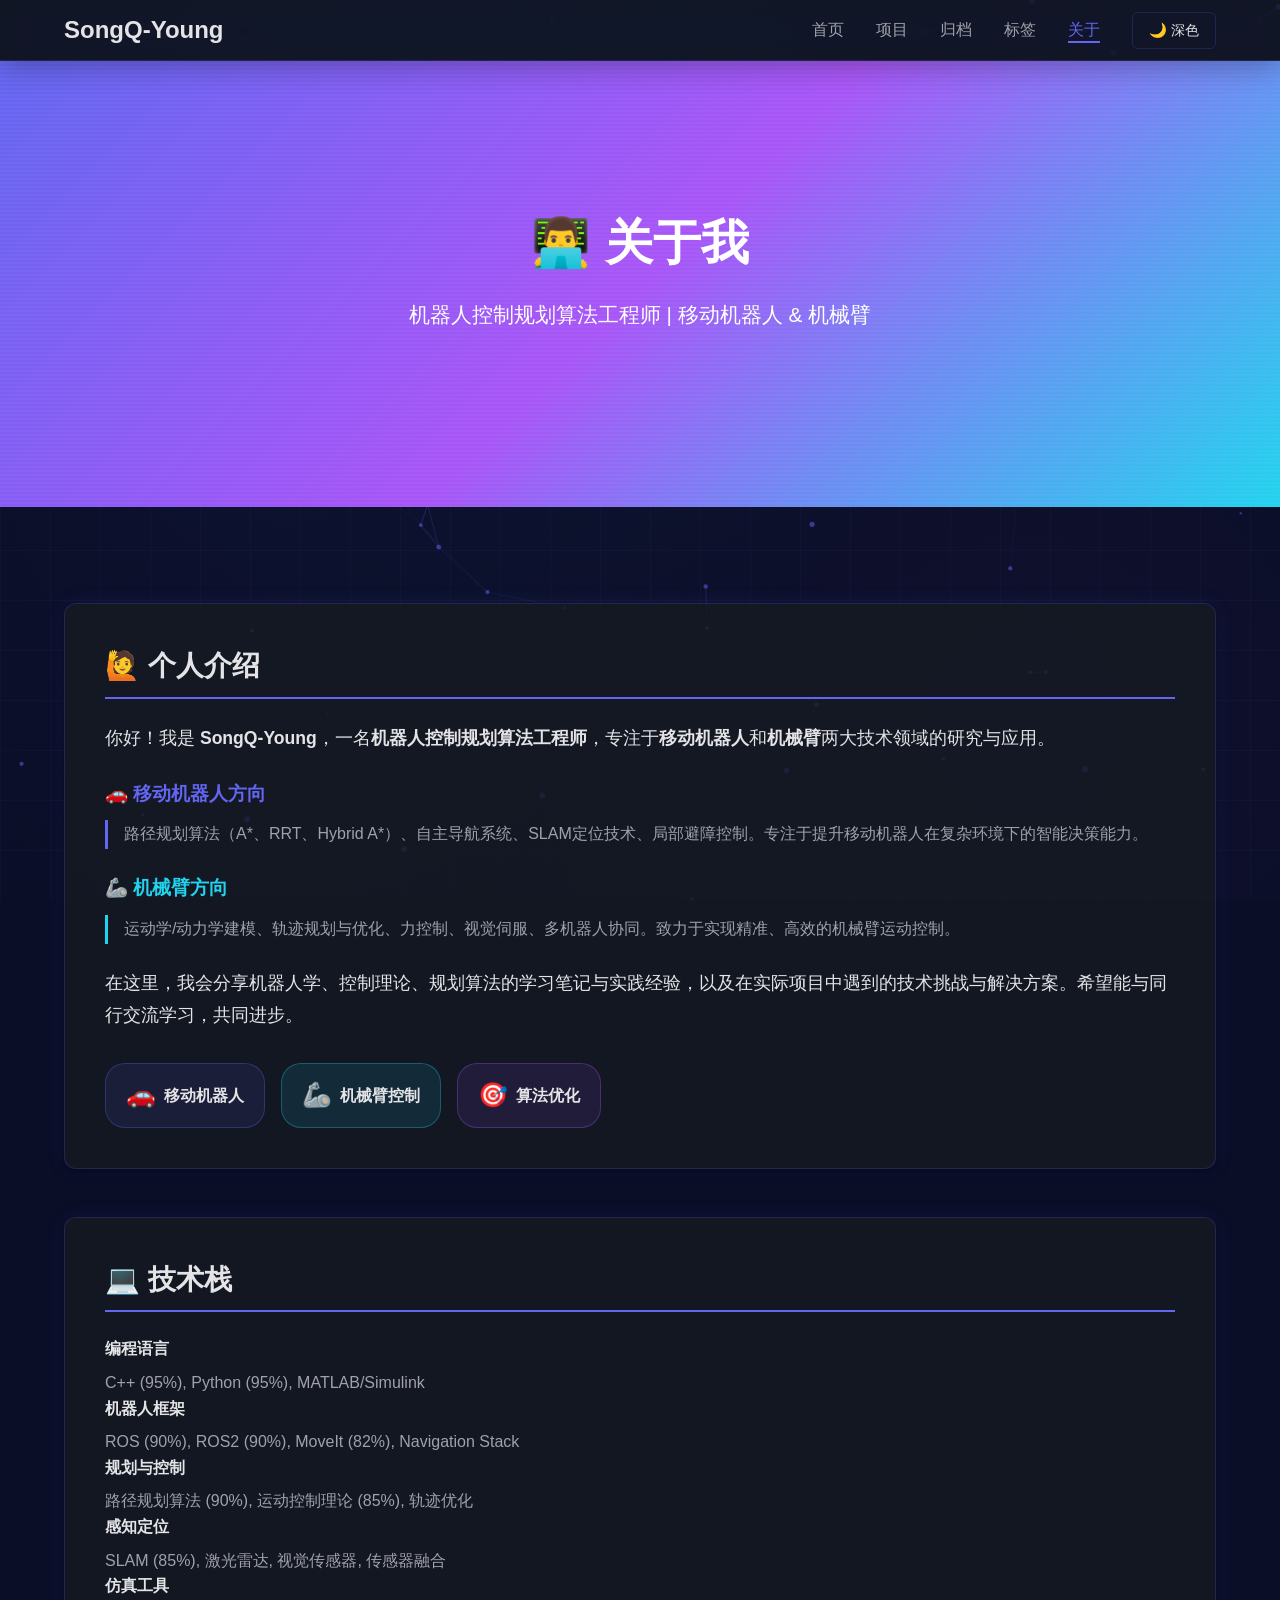
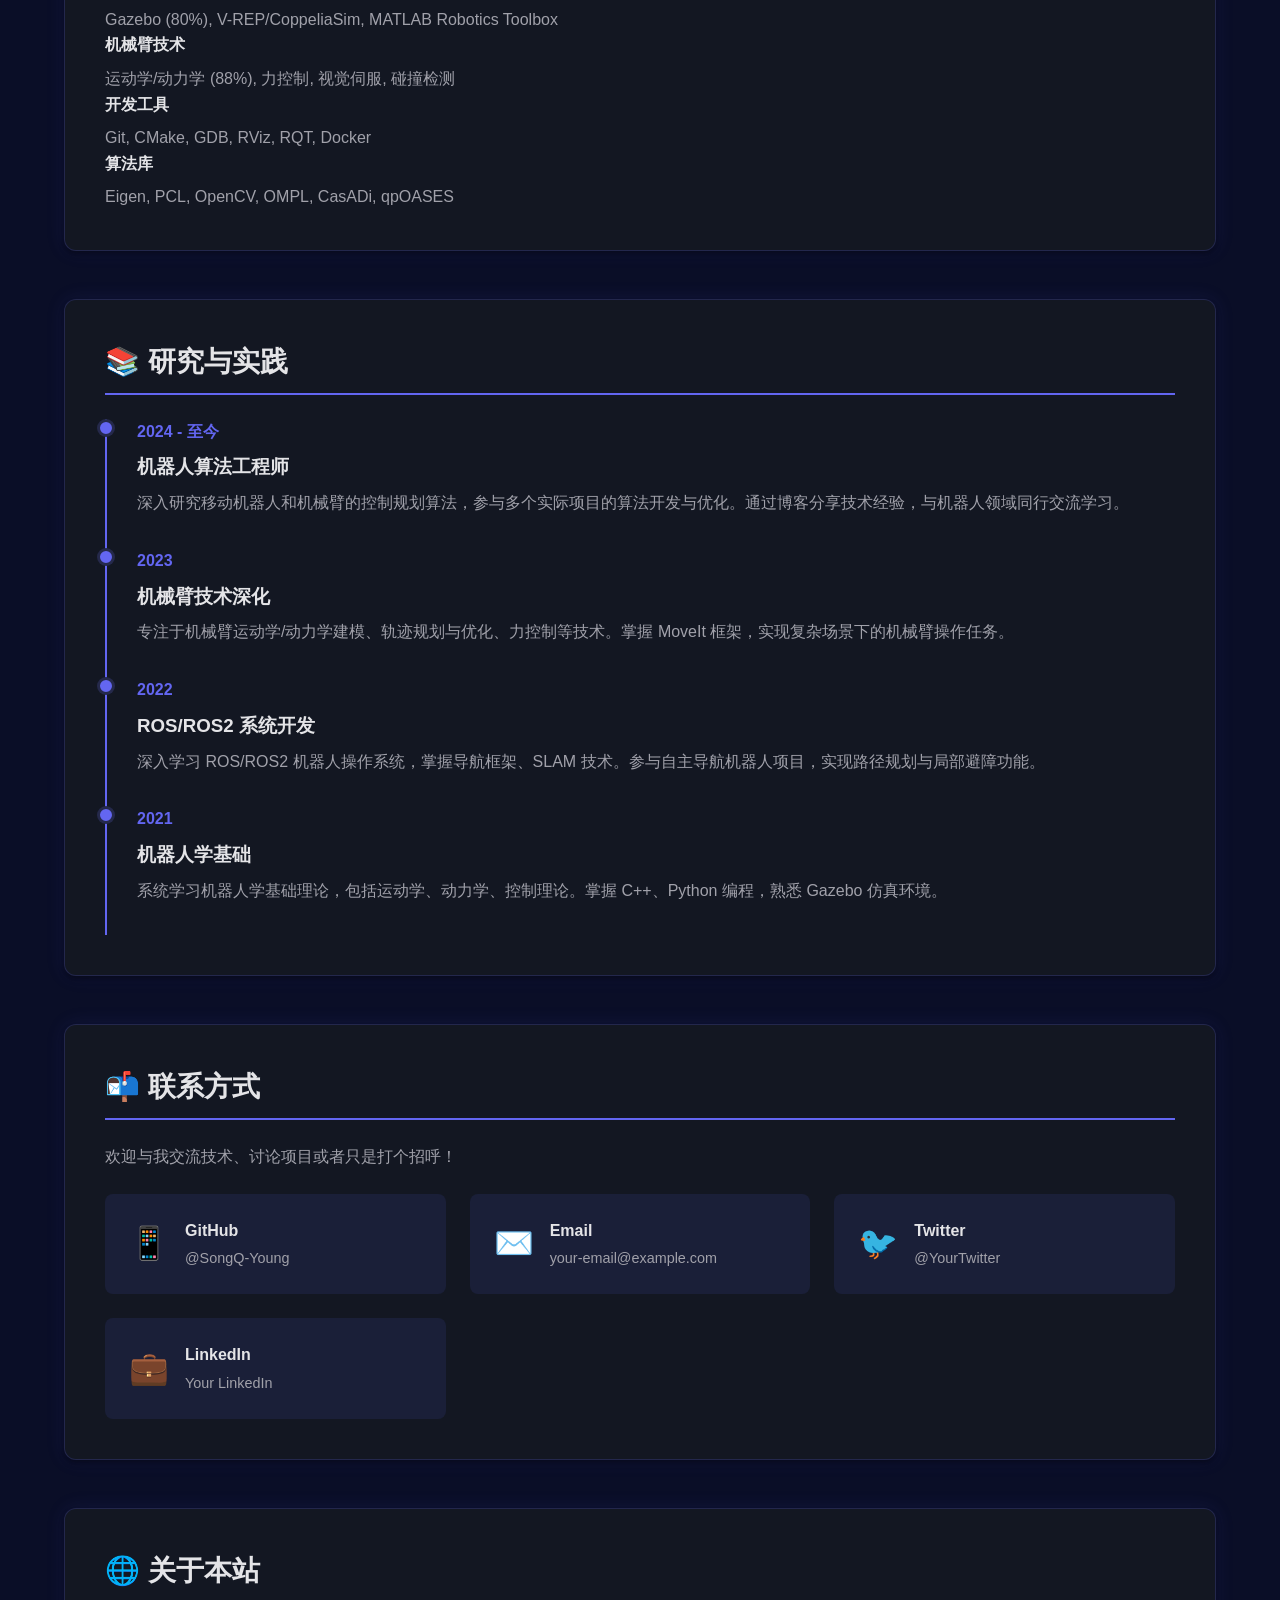
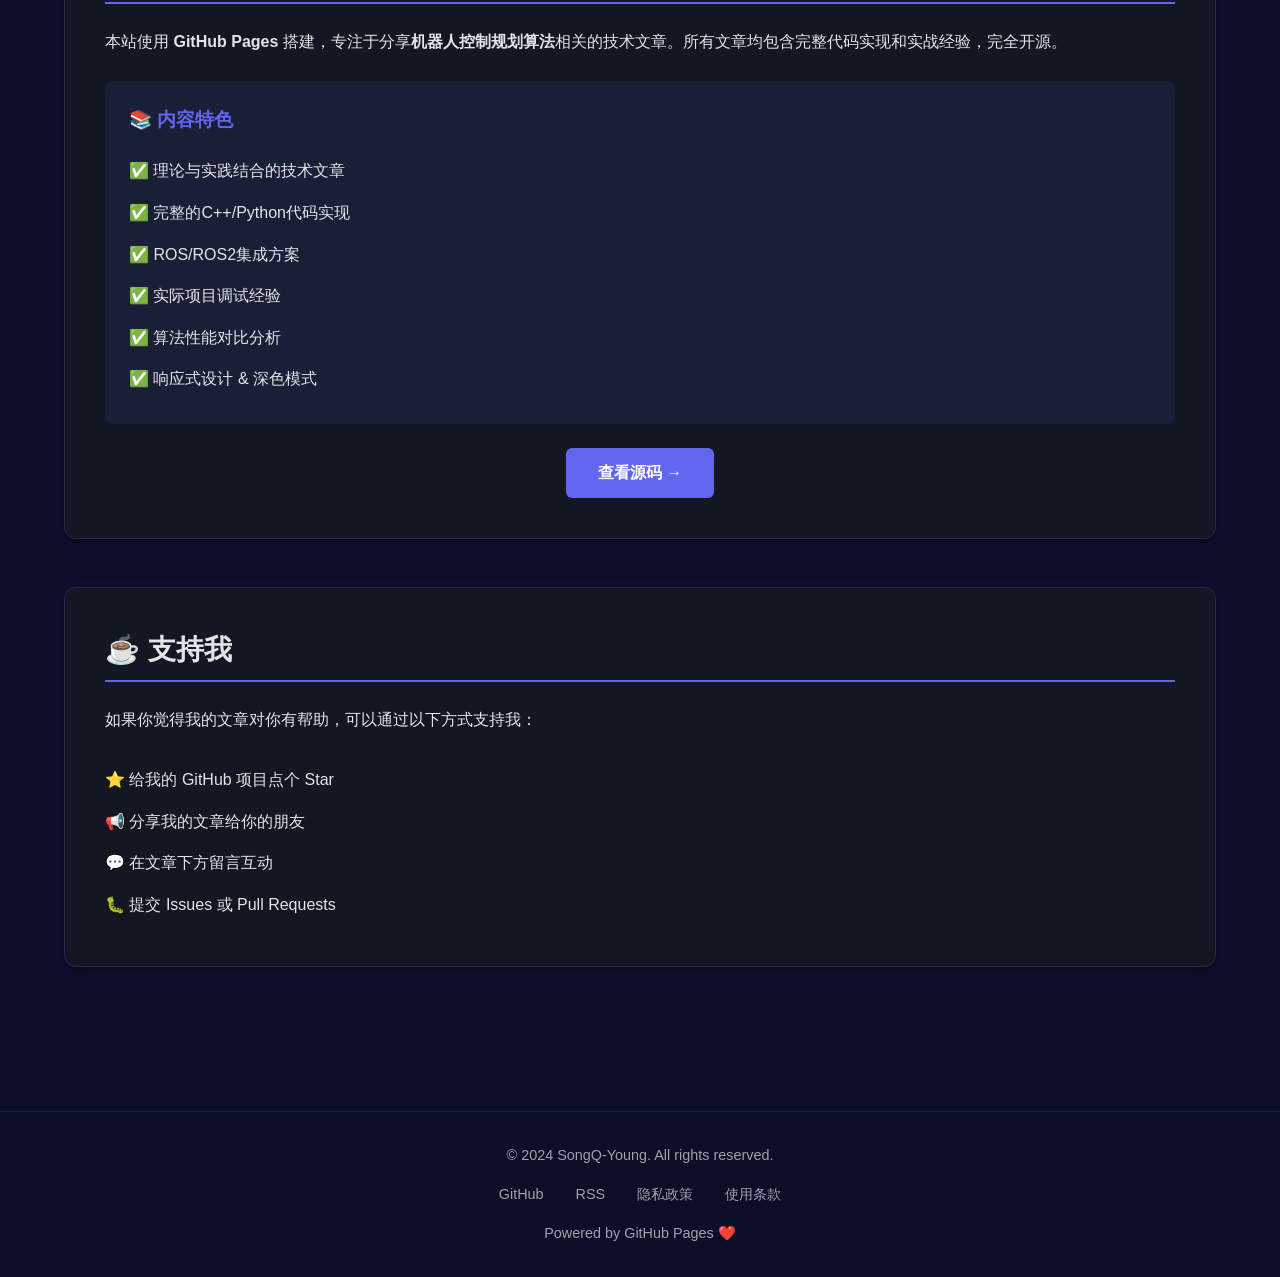
==== commit ed6c5c8f: "📝 同步更新关于页面内容 ## 更新内容  ### 1. 页面元数据 - 更新 meta description：突出机器人控制规划算法工程师身份 - 更新页面标题：添加专业定位  ### 2. He" ====
--- a/about.html
+++ b/about.html
@@ -3,8 +3,8 @@
 <head>
     <meta charset="UTF-8">
     <meta name="viewport" content="width=device-width, initial-scale=1.0">
-    <meta name="description" content="关于 SongQ-Young">
-    <title>关于我 - SongQ-Young 的博客</title>
+    <meta name="description" content="关于 SongQ-Young - 机器人控制规划算法工程师，专注于移动机器人和机械臂两大技术领域">
+    <title>关于我 - SongQ-Young - 机器人控制规划算法工程师</title>
     <link rel="stylesheet" href="css/style.css">
 </head>
 <body>
@@ -33,7 +33,7 @@
     <section class="hero">
         <div class="container">
             <h1>👨‍💻 关于我</h1>
-            <p>热爱技术，热爱分享</p>
+            <p>机器人控制规划算法工程师 | 移动机器人 & 机械臂</p>
         </div>
     </section>
 
@@ -43,14 +43,41 @@
         <section class="section">
             <h2>🙋 个人介绍</h2>
             <p style="font-size: 1.1rem; line-height: 1.8; color: var(--text-color); margin-bottom: 1.5rem;">
-                你好！我是 <strong>SongQ-Young</strong>，一名充满热情的全栈开发者。我专注于前端开发、算法学习和开源项目。
-            </p>
-            <p style="font-size: 1.1rem; line-height: 1.8; color: var(--text-color); margin-bottom: 1.5rem;">
-                我相信技术能够改变世界，也喜欢通过博客和开源项目与大家分享我的知识和经验。在这里，你可以找到我的学习笔记、技术见解和项目经验。
-            </p>
+                你好！我是 <strong>SongQ-Young</strong>，一名<strong>机器人控制规划算法工程师</strong>，专注于<strong>移动机器人</strong>和<strong>机械臂</strong>两大技术领域的研究与应用。
+            </p>
+
+            <div style="margin-bottom: 1.5rem;">
+                <h3 style="color: var(--primary-color); margin-bottom: 0.75rem;">🚗 移动机器人方向</h3>
+                <p style="font-size: 1rem; line-height: 1.8; color: var(--text-secondary); padding-left: 1rem; border-left: 3px solid var(--primary-color);">
+                    路径规划算法（A*、RRT、Hybrid A*）、自主导航系统、SLAM定位技术、局部避障控制。专注于提升移动机器人在复杂环境下的智能决策能力。
+                </p>
+            </div>
+
+            <div style="margin-bottom: 1.5rem;">
+                <h3 style="color: var(--secondary-color); margin-bottom: 0.75rem;">🦾 机械臂方向</h3>
+                <p style="font-size: 1rem; line-height: 1.8; color: var(--text-secondary); padding-left: 1rem; border-left: 3px solid var(--secondary-color);">
+                    运动学/动力学建模、轨迹规划与优化、力控制、视觉伺服、多机器人协同。致力于实现精准、高效的机械臂运动控制。
+                </p>
+            </div>
+
             <p style="font-size: 1.1rem; line-height: 1.8; color: var(--text-color);">
-                除了编程，我还喜欢阅读、音乐和旅行。我相信保持好奇心和学习态度是持续成长的关键。
-            </p>
+                在这里，我会分享机器人学、控制理论、规划算法的学习笔记与实践经验，以及在实际项目中遇到的技术挑战与解决方案。希望能与同行交流学习，共同进步。
+            </p>
+
+            <div class="about-highlights" style="display: flex; gap: 1rem; margin-top: 2rem; flex-wrap: wrap;">
+                <div style="display: flex; align-items: center; gap: 0.5rem; padding: 0.75rem 1.25rem; background: rgba(99, 102, 241, 0.1); border: 1px solid rgba(99, 102, 241, 0.3); border-radius: 20px;">
+                    <span style="font-size: 1.5rem;">🚗</span>
+                    <span style="font-weight: 600;">移动机器人</span>
+                </div>
+                <div style="display: flex; align-items: center; gap: 0.5rem; padding: 0.75rem 1.25rem; background: rgba(34, 211, 238, 0.1); border: 1px solid rgba(34, 211, 238, 0.3); border-radius: 20px;">
+                    <span style="font-size: 1.5rem;">🦾</span>
+                    <span style="font-weight: 600;">机械臂控制</span>
+                </div>
+                <div style="display: flex; align-items: center; gap: 0.5rem; padding: 0.75rem 1.25rem; background: rgba(168, 85, 247, 0.1); border: 1px solid rgba(168, 85, 247, 0.3); border-radius: 20px;">
+                    <span style="font-size: 1.5rem;">🎯</span>
+                    <span style="font-weight: 600;">算法优化</span>
+                </div>
+            </div>
         </section>
 
         <!-- 技术栈 -->
@@ -59,37 +86,73 @@
             <div class="skills-grid">
                 <div class="skill-item">
                     <div class="skill-header">
-                        <span class="skill-name">前端开发</span>
-                    </div>
-                    <p style="color: var(--text-secondary); margin-top: 0.5rem;">
-                        JavaScript, TypeScript, React, Vue, HTML5, CSS3, SCSS
-                    </p>
-                </div>
-
-                <div class="skill-item">
-                    <div class="skill-header">
-                        <span class="skill-name">后端开发</span>
-                    </div>
-                    <p style="color: var(--text-secondary); margin-top: 0.5rem;">
-                        Node.js, Express, MongoDB, MySQL, RESTful API
-                    </p>
-                </div>
-
-                <div class="skill-item">
-                    <div class="skill-header">
-                        <span class="skill-name">工具与平台</span>
-                    </div>
-                    <p style="color: var(--text-secondary); margin-top: 0.5rem;">
-                        Git, GitHub, VS Code, Webpack, npm, Docker
-                    </p>
-                </div>
-
-                <div class="skill-item">
-                    <div class="skill-header">
-                        <span class="skill-name">其他技能</span>
-                    </div>
-                    <p style="color: var(--text-secondary); margin-top: 0.5rem;">
-                        算法与数据结构, 设计模式, 性能优化, 响应式设计
+                        <span class="skill-name">编程语言</span>
+                    </div>
+                    <p style="color: var(--text-secondary); margin-top: 0.5rem;">
+                        C++ (95%), Python (95%), MATLAB/Simulink
+                    </p>
+                </div>
+
+                <div class="skill-item">
+                    <div class="skill-header">
+                        <span class="skill-name">机器人框架</span>
+                    </div>
+                    <p style="color: var(--text-secondary); margin-top: 0.5rem;">
+                        ROS (90%), ROS2 (90%), MoveIt (82%), Navigation Stack
+                    </p>
+                </div>
+
+                <div class="skill-item">
+                    <div class="skill-header">
+                        <span class="skill-name">规划与控制</span>
+                    </div>
+                    <p style="color: var(--text-secondary); margin-top: 0.5rem;">
+                        路径规划算法 (90%), 运动控制理论 (85%), 轨迹优化
+                    </p>
+                </div>
+
+                <div class="skill-item">
+                    <div class="skill-header">
+                        <span class="skill-name">感知定位</span>
+                    </div>
+                    <p style="color: var(--text-secondary); margin-top: 0.5rem;">
+                        SLAM (85%), 激光雷达, 视觉传感器, 传感器融合
+                    </p>
+                </div>
+
+                <div class="skill-item">
+                    <div class="skill-header">
+                        <span class="skill-name">仿真工具</span>
+                    </div>
+                    <p style="color: var(--text-secondary); margin-top: 0.5rem;">
+                        Gazebo (80%), V-REP/CoppeliaSim, MATLAB Robotics Toolbox
+                    </p>
+                </div>
+
+                <div class="skill-item">
+                    <div class="skill-header">
+                        <span class="skill-name">机械臂技术</span>
+                    </div>
+                    <p style="color: var(--text-secondary); margin-top: 0.5rem;">
+                        运动学/动力学 (88%), 力控制, 视觉伺服, 碰撞检测
+                    </p>
+                </div>
+
+                <div class="skill-item">
+                    <div class="skill-header">
+                        <span class="skill-name">开发工具</span>
+                    </div>
+                    <p style="color: var(--text-secondary); margin-top: 0.5rem;">
+                        Git, CMake, GDB, RViz, RQT, Docker
+                    </p>
+                </div>
+
+                <div class="skill-item">
+                    <div class="skill-header">
+                        <span class="skill-name">算法库</span>
+                    </div>
+                    <p style="color: var(--text-secondary); margin-top: 0.5rem;">
+                        Eigen, PCL, OpenCV, OMPL, CasADi, qpOASES
                     </p>
                 </div>
             </div>
@@ -97,37 +160,37 @@
 
         <!-- 学习经历 -->
         <section class="section">
-            <h2>📚 学习经历</h2>
+            <h2>📚 研究与实践</h2>
             <div class="timeline">
                 <div class="timeline-item">
                     <div class="timeline-date">2024 - 至今</div>
                     <div class="timeline-content">
-                        <h3>持续学习与分享</h3>
-                        <p>通过博客和开源项目分享技术知识，帮助他人学习和成长。专注于前端技术栈的深入学习和实践。</p>
+                        <h3>机器人算法工程师</h3>
+                        <p>深入研究移动机器人和机械臂的控制规划算法，参与多个实际项目的算法开发与优化。通过博客分享技术经验，与机器人领域同行交流学习。</p>
                     </div>
                 </div>
 
                 <div class="timeline-item">
                     <div class="timeline-date">2023</div>
                     <div class="timeline-content">
-                        <h3>全栈开发探索</h3>
-                        <p>学习后端开发技术，包括 Node.js、数据库设计等。尝试构建完整的 Web 应用。</p>
+                        <h3>机械臂技术深化</h3>
+                        <p>专注于机械臂运动学/动力学建模、轨迹规划与优化、力控制等技术。掌握 MoveIt 框架，实现复杂场景下的机械臂操作任务。</p>
                     </div>
                 </div>
 
                 <div class="timeline-item">
                     <div class="timeline-date">2022</div>
                     <div class="timeline-content">
-                        <h3>前端技术深入</h3>
-                        <p>深入学习 React 和 Vue 框架，掌握现代前端开发工具链和最佳实践。</p>
+                        <h3>ROS/ROS2 系统开发</h3>
+                        <p>深入学习 ROS/ROS2 机器人操作系统，掌握导航框架、SLAM 技术。参与自主导航机器人项目，实现路径规划与局部避障功能。</p>
                     </div>
                 </div>
 
                 <div class="timeline-item">
                     <div class="timeline-date">2021</div>
                     <div class="timeline-content">
-                        <h3>编程之旅开始</h3>
-                        <p>开始学习 Web 开发，从 HTML、CSS、JavaScript 基础开始，逐步建立编程思维。</p>
+                        <h3>机器人学基础</h3>
+                        <p>系统学习机器人学基础理论，包括运动学、动力学、控制理论。掌握 C++、Python 编程，熟悉 Gazebo 仿真环境。</p>
                     </div>
                 </div>
             </div>
@@ -187,18 +250,18 @@
         <section class="section">
             <h2>🌐 关于本站</h2>
             <p style="font-size: 1rem; line-height: 1.8; color: var(--text-color); margin-bottom: 1rem;">
-                本站使用 <strong>GitHub Pages</strong> 搭建，完全开源。如果你也想搭建类似的博客，可以参考我的源码。
+                本站使用 <strong>GitHub Pages</strong> 搭建，专注于分享<strong>机器人控制规划算法</strong>相关的技术文章。所有文章均包含完整代码实现和实战经验，完全开源。
             </p>
 
             <div style="background: var(--tag-bg); padding: 1.5rem; border-radius: 8px; margin-top: 1.5rem;">
-                <h3 style="color: var(--primary-color); margin-bottom: 1rem;">功能特性</h3>
+                <h3 style="color: var(--primary-color); margin-bottom: 1rem;">📚 内容特色</h3>
                 <ul style="list-style: none; padding: 0;">
-                    <li style="padding: 0.5rem 0; color: var(--text-color);">✅ 响应式设计，完美适配移动端</li>
-                    <li style="padding: 0.5rem 0; color: var(--text-color);">✅ 深色模式支持，保护眼睛</li>
-                    <li style="padding: 0.5rem 0; color: var(--text-color);">✅ 文章搜索和标签过滤</li>
-                    <li style="padding: 0.5rem 0; color: var(--text-color);">✅ 流畅的动画效果</li>
-                    <li style="padding: 0.5rem 0; color: var(--text-color);">✅ SEO 优化和 RSS 订阅</li>
-                    <li style="padding: 0.5rem 0; color: var(--text-color);">✅ 评论系统集成（Giscus）</li>
+                    <li style="padding: 0.5rem 0; color: var(--text-color);">✅ 理论与实践结合的技术文章</li>
+                    <li style="padding: 0.5rem 0; color: var(--text-color);">✅ 完整的C++/Python代码实现</li>
+                    <li style="padding: 0.5rem 0; color: var(--text-color);">✅ ROS/ROS2集成方案</li>
+                    <li style="padding: 0.5rem 0; color: var(--text-color);">✅ 实际项目调试经验</li>
+                    <li style="padding: 0.5rem 0; color: var(--text-color);">✅ 算法性能对比分析</li>
+                    <li style="padding: 0.5rem 0; color: var(--text-color);">✅ 响应式设计 & 深色模式</li>
                 </ul>
             </div>
 
--- a/css/style.css
+++ b/css/style.css
@@ -1,29 +1,64 @@
 :root {
-    --bg-color: #f8f9fa;
-    --text-color: #24292e;
-    --text-secondary: #586069;
+    /* 科技感配色方案 */
+    --bg-color: #0a0e27;
+    --bg-secondary: #10172e;
+    --text-color: #e4e4e7;
+    --text-secondary: #a1a1aa;
+    --card-bg: rgba(22, 27, 34, 0.8);
+    --border-color: rgba(99, 102, 241, 0.2);
+    --primary-color: #6366f1;
+    --primary-hover: #818cf8;
+    --secondary-color: #22d3ee;
+    --accent-color: #a855f7;
+    --tag-bg: rgba(99, 102, 241, 0.1);
+    --tag-color: #818cf8;
+    --shadow: 0 4px 6px -1px rgba(0, 0, 0, 0.3), 0 2px 4px -1px rgba(0, 0, 0, 0.2);
+    --shadow-hover: 0 20px 25px -5px rgba(0, 0, 0, 0.3), 0 10px 10px -5px rgba(0, 0, 0, 0.2);
+    --gradient-primary: linear-gradient(135deg, #6366f1 0%, #a855f7 50%, #22d3ee 100%);
+    --gradient-secondary: linear-gradient(90deg, #22d3ee 0%, #6366f1 100%);
+    --glow-color: rgba(99, 102, 241, 0.5);
+}
+
+[data-theme="dark"] {
+    /* 深色模式增强 */
+    --bg-color: #000000;
+    --bg-secondary: #0a0a0a;
+    --text-color: #ffffff;
+    --text-secondary: #9ca3af;
+    --card-bg: rgba(17, 24, 39, 0.9);
+    --border-color: rgba(139, 92, 246, 0.3);
+    --primary-color: #8b5cf6;
+    --primary-hover: #a78bfa;
+    --secondary-color: #06b6d4;
+    --accent-color: #ec4899;
+    --tag-bg: rgba(139, 92, 246, 0.15);
+    --tag-color: #a78bfa;
+    --shadow: 0 4px 6px -1px rgba(0, 0, 0, 0.5), 0 2px 4px -1px rgba(0, 0, 0, 0.3);
+    --shadow-hover: 0 20px 25px -5px rgba(0, 0, 0, 0.5), 0 10px 10px -5px rgba(0, 0, 0, 0.3);
+    --gradient-primary: linear-gradient(135deg, #8b5cf6 0%, #ec4899 50%, #06b6d4 100%);
+    --gradient-secondary: linear-gradient(90deg, #06b6d4 0%, #8b5cf6 100%);
+    --glow-color: rgba(139, 92, 246, 0.6);
+}
+
+[data-theme="light"] {
+    /* 浅色模式（保留原有风格但略微调整）*/
+    --bg-color: #f8fafc;
+    --bg-secondary: #f1f5f9;
+    --text-color: #1e293b;
+    --text-secondary: #64748b;
     --card-bg: #ffffff;
-    --border-color: #e1e4e8;
-    --primary-color: #0366d6;
-    --primary-hover: #0256c7;
-    --tag-bg: #f1f8ff;
-    --tag-color: #0366d6;
-    --shadow: 0 1px 3px rgba(0, 0, 0, 0.05);
-    --shadow-hover: 0 4px 12px rgba(0, 0, 0, 0.1);
-}
-
-[data-theme="dark"] {
-    --bg-color: #0d1117;
-    --text-color: #c9d1d9;
-    --text-secondary: #8b949e;
-    --card-bg: #161b22;
-    --border-color: #30363d;
-    --primary-color: #58a6ff;
-    --primary-hover: #4d94e8;
-    --tag-bg: #1f6feb26;
-    --tag-color: #58a6ff;
-    --shadow: 0 1px 3px rgba(0, 0, 0, 0.3);
-    --shadow-hover: 0 4px 12px rgba(0, 0, 0, 0.4);
+    --border-color: #e2e8f0;
+    --primary-color: #6366f1;
+    --primary-hover: #4f46e5;
+    --secondary-color: #0ea5e9;
+    --accent-color: #a855f7;
+    --tag-bg: #f0f9ff;
+    --tag-color: #0284c7;
+    --shadow: 0 1px 3px rgba(0, 0, 0, 0.08);
+    --shadow-hover: 0 4px 12px rgba(0, 0, 0, 0.12);
+    --gradient-primary: linear-gradient(135deg, #6366f1 0%, #8b5cf6 100%);
+    --gradient-secondary: linear-gradient(90deg, #0ea5e9 0%, #6366f1 100%);
+    --glow-color: rgba(99, 102, 241, 0.3);
 }
 
 * {
@@ -37,21 +72,55 @@
 }
 
 body {
-    font-family: -apple-system, BlinkMacSystemFont, "Segoe UI", Roboto, "Helvetica Neue", Arial, sans-serif;
+    font-family: -apple-system, BlinkMacSystemFont, "Segoe UI", Roboto, "Helvetica Neue", Arial, 'Inter', sans-serif;
     line-height: 1.6;
     color: var(--text-color);
     background-color: var(--bg-color);
-    transition: background-color 0.3s ease, color 0.3s ease;
-}
-
-/* 导航栏 */
+    background-image:
+        radial-gradient(circle at 20% 50%, rgba(99, 102, 241, 0.03) 0%, transparent 50%),
+        radial-gradient(circle at 80% 80%, rgba(168, 85, 247, 0.03) 0%, transparent 50%),
+        radial-gradient(circle at 40% 20%, rgba(34, 211, 238, 0.03) 0%, transparent 50%);
+    background-attachment: fixed;
+    position: relative;
+    transition: all 0.3s ease;
+}
+
+/* 动态网格背景 */
+body::before {
+    content: '';
+    position: fixed;
+    top: 0;
+    left: 0;
+    width: 100%;
+    height: 100%;
+    background-image:
+        linear-gradient(rgba(99, 102, 241, 0.05) 1px, transparent 1px),
+        linear-gradient(90deg, rgba(99, 102, 241, 0.05) 1px, transparent 1px);
+    background-size: 50px 50px;
+    pointer-events: none;
+    z-index: 0;
+    animation: grid-move 20s linear infinite;
+}
+
+@keyframes grid-move {
+    0% {
+        transform: translate(0, 0);
+    }
+    100% {
+        transform: translate(50px, 50px);
+    }
+}
+
+/* 导航栏 - 毛玻璃效果 */
 .navbar {
-    background-color: var(--card-bg);
+    background: rgba(22, 27, 34, 0.7);
+    backdrop-filter: blur(20px) saturate(180%);
+    -webkit-backdrop-filter: blur(20px) saturate(180%);
     border-bottom: 1px solid var(--border-color);
     position: sticky;
     top: 0;
     z-index: 1000;
-    box-shadow: var(--shadow);
+    box-shadow: 0 4px 30px rgba(0, 0, 0, 0.3);
     transition: all 0.3s ease;
 }
 
@@ -149,17 +218,48 @@
 .container {
     max-width: 1200px;
     margin: 0 auto;
-    padding: 2rem 1.5rem;
-}
-
-/* 页头 */
+    padding: 3rem 1.5rem;
+    position: relative;
+    z-index: 1;
+}
+
+/* 页头 - 科技感增强 */
 .hero {
     text-align: center;
-    padding: 4rem 1.5rem;
-    background: linear-gradient(135deg, var(--primary-color) 0%, #4d94e8 100%);
+    padding: 6rem 1.5rem;
+    background: var(--gradient-primary);
     color: white;
     margin-bottom: 3rem;
+    position: relative;
+    overflow: hidden;
     animation: fadeInDown 0.8s ease;
+}
+
+.hero::before {
+    content: '';
+    position: absolute;
+    top: -50%;
+    left: -50%;
+    width: 200%;
+    height: 200%;
+    background: repeating-linear-gradient(
+        0deg,
+        transparent,
+        transparent 2px,
+        rgba(255, 255, 255, 0.03) 2px,
+        rgba(255, 255, 255, 0.03) 4px
+    );
+    animation: hero-lines 20s linear infinite;
+    pointer-events: none;
+}
+
+@keyframes hero-lines {
+    0% {
+        transform: translateY(0);
+    }
+    100% {
+        transform: translateY(50px);
+    }
 }
 
 .hero h1 {
@@ -176,6 +276,18 @@
     animation: fadeInUp 0.8s ease 0.4s both;
 }
 
+.hero-subtitle {
+    font-size: 1.4rem;
+    letter-spacing: 2px;
+    opacity: 0.9;
+}
+
+.hero-subtitle .glow {
+    color: var(--secondary-color);
+    text-shadow: 0 0 20px var(--secondary-color);
+    animation: pulse 2s ease-in-out infinite;
+}
+
 .hero .social-links {
     display: flex;
     justify-content: center;
@@ -188,74 +300,211 @@
     text-decoration: none;
     font-size: 1rem;
     padding: 0.5rem 1.5rem;
-    border: 2px solid white;
+    border: 2px solid rgba(255, 255, 255, 0.3);
     border-radius: 25px;
     transition: all 0.3s ease;
+    backdrop-filter: blur(10px);
+    background: rgba(255, 255, 255, 0.05);
+}
+
+.social-btn {
+    display: inline-flex;
+    align-items: center;
+    gap: 0.5rem;
+}
+
+.social-btn span {
+    font-size: 1.2rem;
 }
 
 .hero .social-links a:hover {
-    background-color: white;
-    color: var(--primary-color);
+    background: var(--gradient-primary);
+    border-color: var(--primary-color);
+    color: white;
     transform: translateY(-3px);
+    box-shadow: 0 4px 20px rgba(99, 102, 241, 0.5);
+}
+
+/* 数据统计面板 */
+.stats-grid {
+    display: grid;
+    grid-template-columns: repeat(auto-fit, minmax(200px, 1fr));
+    gap: 1.5rem;
+    margin-bottom: 3rem;
+    animation: fadeInUp 0.6s ease;
+}
+
+.stat-card {
+    background: var(--card-bg);
+    border: 1px solid rgba(99, 102, 241, 0.3);
+    border-radius: 12px;
+    padding: 1.5rem;
+    display: flex;
+    align-items: center;
+    gap: 1.5rem;
+    transition: all 0.3s ease;
+    position: relative;
+    overflow: hidden;
+}
+
+.stat-card::before {
+    content: '';
+    position: absolute;
+    top: 0;
+    left: 0;
+    width: 4px;
+    height: 100%;
+    background: var(--gradient-primary);
+    transition: width 0.3s ease;
+}
+
+.stat-card:hover {
+    transform: translateY(-5px);
+    border-color: var(--primary-color);
+    box-shadow: 0 10px 30px rgba(99, 102, 241, 0.3);
+}
+
+.stat-card:hover::before {
+    width: 100%;
+    opacity: 0.1;
+}
+
+.stat-icon {
+    font-size: 2.5rem;
+    display: flex;
+    align-items: center;
+    justify-content: center;
+    width: 60px;
+    height: 60px;
+    background: rgba(99, 102, 241, 0.1);
+    border-radius: 12px;
+    position: relative;
+    z-index: 1;
+}
+
+.stat-content {
+    flex: 1;
+    position: relative;
+    z-index: 1;
+}
+
+.stat-value {
+    font-size: 2rem;
+    font-weight: 700;
+    color: var(--text-color);
+    background: var(--gradient-primary);
+    -webkit-background-clip: text;
+    -webkit-text-fill-color: transparent;
+    background-clip: text;
+    line-height: 1.2;
+}
+
+.stat-label {
+    font-size: 0.9rem;
+    color: var(--text-secondary);
+    margin-top: 0.25rem;
+    text-transform: uppercase;
+    letter-spacing: 1px;
 }
 
 /* 搜索栏 */
 .search-container {
-    margin-bottom: 2rem;
+    margin-bottom: 3rem;
     animation: fadeIn 0.8s ease;
 }
 
-.search-box {
-    display: flex;
+.search-wrapper {
+    display: flex;
+    align-items: center;
     gap: 1rem;
-    margin-bottom: 1rem;
+    background: var(--card-bg);
+    border: 2px solid rgba(99, 102, 241, 0.3);
+    border-radius: 50px;
+    padding: 0.5rem 1.5rem;
+    margin-bottom: 1.5rem;
+    transition: all 0.3s ease;
+}
+
+.search-wrapper:focus-within {
+    border-color: var(--primary-color);
+    box-shadow: 0 0 0 4px rgba(99, 102, 241, 0.1), 0 0 20px rgba(99, 102, 241, 0.3);
+}
+
+.search-icon {
+    font-size: 1.3rem;
+    color: var(--text-secondary);
 }
 
 .search-input {
     flex: 1;
-    padding: 0.75rem 1rem;
-    border: 1px solid var(--border-color);
-    border-radius: 6px;
-    background-color: var(--card-bg);
+    padding: 0.75rem 0;
+    border: none;
+    background: transparent;
     color: var(--text-color);
     font-size: 1rem;
-    transition: all 0.3s ease;
-}
-
-.search-input:focus {
     outline: none;
-    border-color: var(--primary-color);
-    box-shadow: 0 0 0 3px rgba(3, 102, 214, 0.1);
+}
+
+.search-input::placeholder {
+    color: var(--text-secondary);
 }
 
 .search-btn {
     padding: 0.75rem 2rem;
-    background-color: var(--primary-color);
+    background: var(--gradient-primary);
     color: white;
     border: none;
     border-radius: 6px;
     cursor: pointer;
     font-weight: 600;
     transition: all 0.3s ease;
+    box-shadow: 0 4px 15px rgba(99, 102, 241, 0.3);
+    position: relative;
+    overflow: hidden;
+}
+
+.search-btn::before {
+    content: '';
+    position: absolute;
+    top: 50%;
+    left: 50%;
+    width: 0;
+    height: 0;
+    border-radius: 50%;
+    background: rgba(255, 255, 255, 0.3);
+    transform: translate(-50%, -50%);
+    transition: width 0.6s, height 0.6s;
+}
+
+.search-btn:hover::before {
+    width: 300px;
+    height: 300px;
 }
 
 .search-btn:hover {
-    background-color: var(--primary-hover);
     transform: translateY(-2px);
+    box-shadow: 0 6px 25px rgba(99, 102, 241, 0.5);
 }
 
 /* 标签过滤 */
 .tags-filter {
     display: flex;
     flex-wrap: wrap;
-    gap: 0.5rem;
+    align-items: center;
+    gap: 0.75rem;
     margin-bottom: 2rem;
+}
+
+.filter-label {
+    font-weight: 600;
+    color: var(--text-color);
+    font-size: 0.95rem;
 }
 
 .tag-filter {
     background-color: var(--tag-bg);
     color: var(--tag-color);
-    padding: 0.5rem 1rem;
+    padding: 0.5rem 1.2rem;
     border-radius: 20px;
     font-size: 0.9rem;
     cursor: pointer;
@@ -266,28 +515,61 @@
 .tag-filter:hover {
     border-color: var(--primary-color);
     transform: translateY(-2px);
+    background: rgba(99, 102, 241, 0.1);
 }
 
 .tag-filter.active {
-    background-color: var(--primary-color);
+    background: var(--gradient-primary);
     color: white;
     border-color: var(--primary-color);
+    box-shadow: 0 4px 15px rgba(99, 102, 241, 0.4);
 }
 
 /* 卡片通用样式 */
 .section {
     background-color: var(--card-bg);
-    padding: 2rem;
-    margin-bottom: 2rem;
+    padding: 2.5rem;
+    margin-bottom: 3rem;
     border-radius: 12px;
-    box-shadow: var(--shadow);
+    border: 1px solid rgba(99, 102, 241, 0.2);
+    box-shadow: var(--shadow), 0 0 20px rgba(99, 102, 241, 0.1);
     transition: all 0.3s ease;
     animation: fadeInUp 0.6s ease;
+    position: relative;
+    overflow: hidden;
+}
+
+.section::before {
+    content: '';
+    position: absolute;
+    top: 0;
+    left: -100%;
+    width: 100%;
+    height: 100%;
+    background: linear-gradient(90deg, transparent, rgba(99, 102, 241, 0.1), transparent);
+    transition: left 0.5s ease;
+}
+
+.section:hover::before {
+    left: 100%;
 }
 
 .section:hover {
-    box-shadow: var(--shadow-hover);
+    box-shadow: var(--shadow-hover), 0 0 30px rgba(99, 102, 241, 0.3);
     transform: translateY(-5px);
+    border-color: rgba(99, 102, 241, 0.5);
+}
+
+/* Enhanced hover card variant */
+.hover-card {
+    border: 2px solid rgba(99, 102, 241, 0.3);
+    box-shadow: var(--shadow), 0 0 25px rgba(99, 102, 241, 0.15);
+}
+
+.hover-card:hover {
+    border-color: var(--primary-color);
+    box-shadow: var(--shadow-hover), 0 0 40px rgba(99, 102, 241, 0.4);
+    transform: translateY(-8px) scale(1.01);
 }
 
 .section h2 {
@@ -298,8 +580,57 @@
     padding-bottom: 0.5rem;
 }
 
+/* 两栏布局 */
+.two-column-grid {
+    display: grid;
+    grid-template-columns: 1fr 1.2fr;
+    gap: 2rem;
+    margin-bottom: 3rem;
+}
+
+/* 关于我卡片 */
+.about-card {
+    display: flex;
+    flex-direction: column;
+    justify-content: space-between;
+}
+
+.about-card p {
+    line-height: 1.8;
+    color: var(--text-secondary);
+    margin-bottom: 1rem;
+}
+
+.about-highlights {
+    display: flex;
+    gap: 1rem;
+    margin-top: 1.5rem;
+    flex-wrap: wrap;
+}
+
+.highlight-item {
+    display: flex;
+    align-items: center;
+    gap: 0.5rem;
+    padding: 0.5rem 1rem;
+    background: rgba(99, 102, 241, 0.1);
+    border: 1px solid rgba(99, 102, 241, 0.3);
+    border-radius: 20px;
+    font-size: 0.9rem;
+    transition: all 0.3s ease;
+}
+
+.highlight-item:hover {
+    background: rgba(99, 102, 241, 0.2);
+    transform: translateY(-2px);
+}
+
+.highlight-icon {
+    font-size: 1.2rem;
+}
+
 /* 技能云 */
-.skills-grid {
+.skills-card .skills-grid {
     display: grid;
     grid-template-columns: repeat(auto-fit, minmax(250px, 1fr));
     gap: 1.5rem;
@@ -350,16 +681,56 @@
 
 .project-card {
     background-color: var(--card-bg);
-    border: 1px solid var(--border-color);
+    border: 1px solid rgba(99, 102, 241, 0.3);
     border-radius: 12px;
     padding: 1.5rem;
     transition: all 0.3s ease;
     animation: fadeInUp 0.6s ease;
+    position: relative;
+    overflow: hidden;
+}
+
+.project-card::before {
+    content: '';
+    position: absolute;
+    top: -50%;
+    left: -50%;
+    width: 200%;
+    height: 200%;
+    background: conic-gradient(
+        from 0deg,
+        transparent 0deg,
+        var(--primary-color) 45deg,
+        var(--secondary-color) 90deg,
+        var(--accent-color) 135deg,
+        transparent 180deg
+    );
+    animation: rotate-border 6s linear infinite;
+    opacity: 0;
+    transition: opacity 0.3s ease;
+}
+
+.project-card::after {
+    content: '';
+    position: absolute;
+    inset: 1px;
+    background-color: var(--card-bg);
+    border-radius: 11px;
+    z-index: 1;
+}
+
+.project-card > * {
+    position: relative;
+    z-index: 2;
+}
+
+.project-card:hover::before {
+    opacity: 1;
 }
 
 .project-card:hover {
     transform: translateY(-5px);
-    box-shadow: var(--shadow-hover);
+    box-shadow: 0 10px 40px rgba(99, 102, 241, 0.3);
     border-color: var(--primary-color);
 }
 
@@ -393,7 +764,149 @@
     text-decoration: underline;
 }
 
-/* 文章列表 */
+/* 文章区域标题 */
+.section-header {
+    display: flex;
+    justify-content: space-between;
+    align-items: center;
+    margin-bottom: 2rem;
+}
+
+.view-all-btn {
+    color: var(--primary-color);
+    text-decoration: none;
+    font-weight: 600;
+    font-size: 0.95rem;
+    padding: 0.5rem 1.5rem;
+    border: 2px solid var(--primary-color);
+    border-radius: 20px;
+    transition: all 0.3s ease;
+}
+
+.view-all-btn:hover {
+    background: var(--gradient-primary);
+    color: white;
+    transform: translateX(5px);
+    box-shadow: 0 4px 15px rgba(99, 102, 241, 0.3);
+}
+
+/* 文章网格布局 */
+.posts-grid {
+    display: grid;
+    grid-template-columns: repeat(auto-fill, minmax(350px, 1fr));
+    gap: 2rem;
+}
+
+/* 文章卡片 */
+.post-card {
+    background: var(--card-bg);
+    border: 1px solid rgba(99, 102, 241, 0.2);
+    border-radius: 12px;
+    padding: 1.5rem;
+    transition: all 0.3s ease;
+    animation: fadeInUp 0.6s ease;
+    position: relative;
+    overflow: hidden;
+}
+
+.post-card::before {
+    content: '';
+    position: absolute;
+    top: 0;
+    left: 0;
+    right: 0;
+    height: 3px;
+    background: var(--gradient-primary);
+    transform: scaleX(0);
+    transform-origin: left;
+    transition: transform 0.3s ease;
+}
+
+.post-card:hover {
+    transform: translateY(-8px);
+    border-color: var(--primary-color);
+    box-shadow: 0 15px 40px rgba(99, 102, 241, 0.25);
+}
+
+.post-card:hover::before {
+    transform: scaleX(1);
+}
+
+.post-card-header {
+    display: flex;
+    justify-content: space-between;
+    align-items: center;
+    margin-bottom: 1rem;
+}
+
+.post-badge {
+    background: var(--gradient-primary);
+    color: white;
+    padding: 0.25rem 0.75rem;
+    border-radius: 12px;
+    font-size: 0.8rem;
+    font-weight: 600;
+}
+
+.post-badge.hot {
+    background: linear-gradient(135deg, #f093fb 0%, #f5576c 100%);
+}
+
+.post-date {
+    color: var(--text-secondary);
+    font-size: 0.85rem;
+}
+
+.post-card h3 {
+    font-size: 1.25rem;
+    margin-bottom: 1rem;
+    line-height: 1.4;
+}
+
+.post-card h3 a {
+    color: var(--text-color);
+    text-decoration: none;
+    font-weight: 600;
+    transition: all 0.3s ease;
+}
+
+.post-card h3 a:hover {
+    background: var(--gradient-primary);
+    -webkit-background-clip: text;
+    -webkit-text-fill-color: transparent;
+    background-clip: text;
+}
+
+.post-card .post-description {
+    color: var(--text-secondary);
+    font-size: 0.95rem;
+    line-height: 1.7;
+    margin-bottom: 1.5rem;
+    display: -webkit-box;
+    -webkit-line-clamp: 3;
+    -webkit-box-orient: vertical;
+    overflow: hidden;
+}
+
+.post-card-footer {
+    display: flex;
+    justify-content: space-between;
+    align-items: center;
+    margin-top: auto;
+}
+
+.read-more {
+    color: var(--primary-color);
+    font-weight: 600;
+    font-size: 0.9rem;
+    transition: all 0.3s ease;
+}
+
+.post-card:hover .read-more {
+    transform: translateX(5px);
+}
+
+/* 旧的文章列表样式保留用于其他页面 */
 .posts {
     list-style: none;
 }
@@ -411,12 +924,6 @@
 
 .post-item:hover {
     transform: translateX(10px);
-}
-
-.post-date {
-    color: var(--text-secondary);
-    font-size: 0.9rem;
-    margin-bottom: 0.5rem;
 }
 
 .post-item h3 {
@@ -432,13 +939,6 @@
 
 .post-item a:hover {
     color: var(--primary-color);
-}
-
-.post-description {
-    color: var(--text-secondary);
-    font-size: 0.95rem;
-    line-height: 1.6;
-    margin-bottom: 0.75rem;
 }
 
 .tags {
@@ -456,12 +956,16 @@
     font-size: 0.85rem;
     text-decoration: none;
     transition: all 0.3s ease;
+    border: 1px solid transparent;
+    position: relative;
 }
 
 .tag:hover {
-    background-color: var(--primary-color);
+    background: linear-gradient(135deg, var(--primary-color), var(--accent-color));
     color: white;
     transform: translateY(-2px);
+    border-color: var(--primary-color);
+    box-shadow: 0 0 15px rgba(99, 102, 241, 0.5);
 }
 
 /* 时间线 */
@@ -520,9 +1024,9 @@
     right: 2rem;
     width: 50px;
     height: 50px;
-    background-color: var(--primary-color);
+    background: var(--gradient-primary);
     color: white;
-    border: none;
+    border: 2px solid rgba(99, 102, 241, 0.5);
     border-radius: 50%;
     cursor: pointer;
     font-size: 1.5rem;
@@ -532,18 +1036,20 @@
     opacity: 0;
     visibility: hidden;
     transition: all 0.3s ease;
-    box-shadow: var(--shadow-hover);
+    box-shadow: 0 4px 20px rgba(99, 102, 241, 0.4);
     z-index: 999;
 }
 
 .back-to-top.show {
     opacity: 1;
     visibility: visible;
+    animation: pulse 2s ease-in-out infinite;
 }
 
 .back-to-top:hover {
-    background-color: var(--primary-hover);
-    transform: translateY(-5px);
+    transform: translateY(-5px) scale(1.1);
+    box-shadow: 0 6px 30px rgba(99, 102, 241, 0.6);
+    animation: none;
 }
 
 /* 评论区 */
@@ -671,6 +1177,32 @@
     .projects-grid,
     .skills-grid {
         grid-template-columns: 1fr;
+    }
+
+    /* 新增响应式规则 */
+    .stats-grid {
+        grid-template-columns: repeat(2, 1fr);
+        gap: 1rem;
+    }
+
+    .two-column-grid {
+        grid-template-columns: 1fr;
+        gap: 1.5rem;
+    }
+
+    .posts-grid {
+        grid-template-columns: 1fr;
+        gap: 1.5rem;
+    }
+
+    .section-header {
+        flex-direction: column;
+        align-items: flex-start;
+        gap: 1rem;
+    }
+
+    .about-highlights {
+        flex-direction: column;
     }
 
     .section {
@@ -899,6 +1431,12 @@
     }
 }
 
+@keyframes rotate-border {
+    to {
+        transform: rotate(360deg);
+    }
+}
+
 /* 波浪效果 */
 .wave {
     animation: wave 2s ease-in-out infinite;
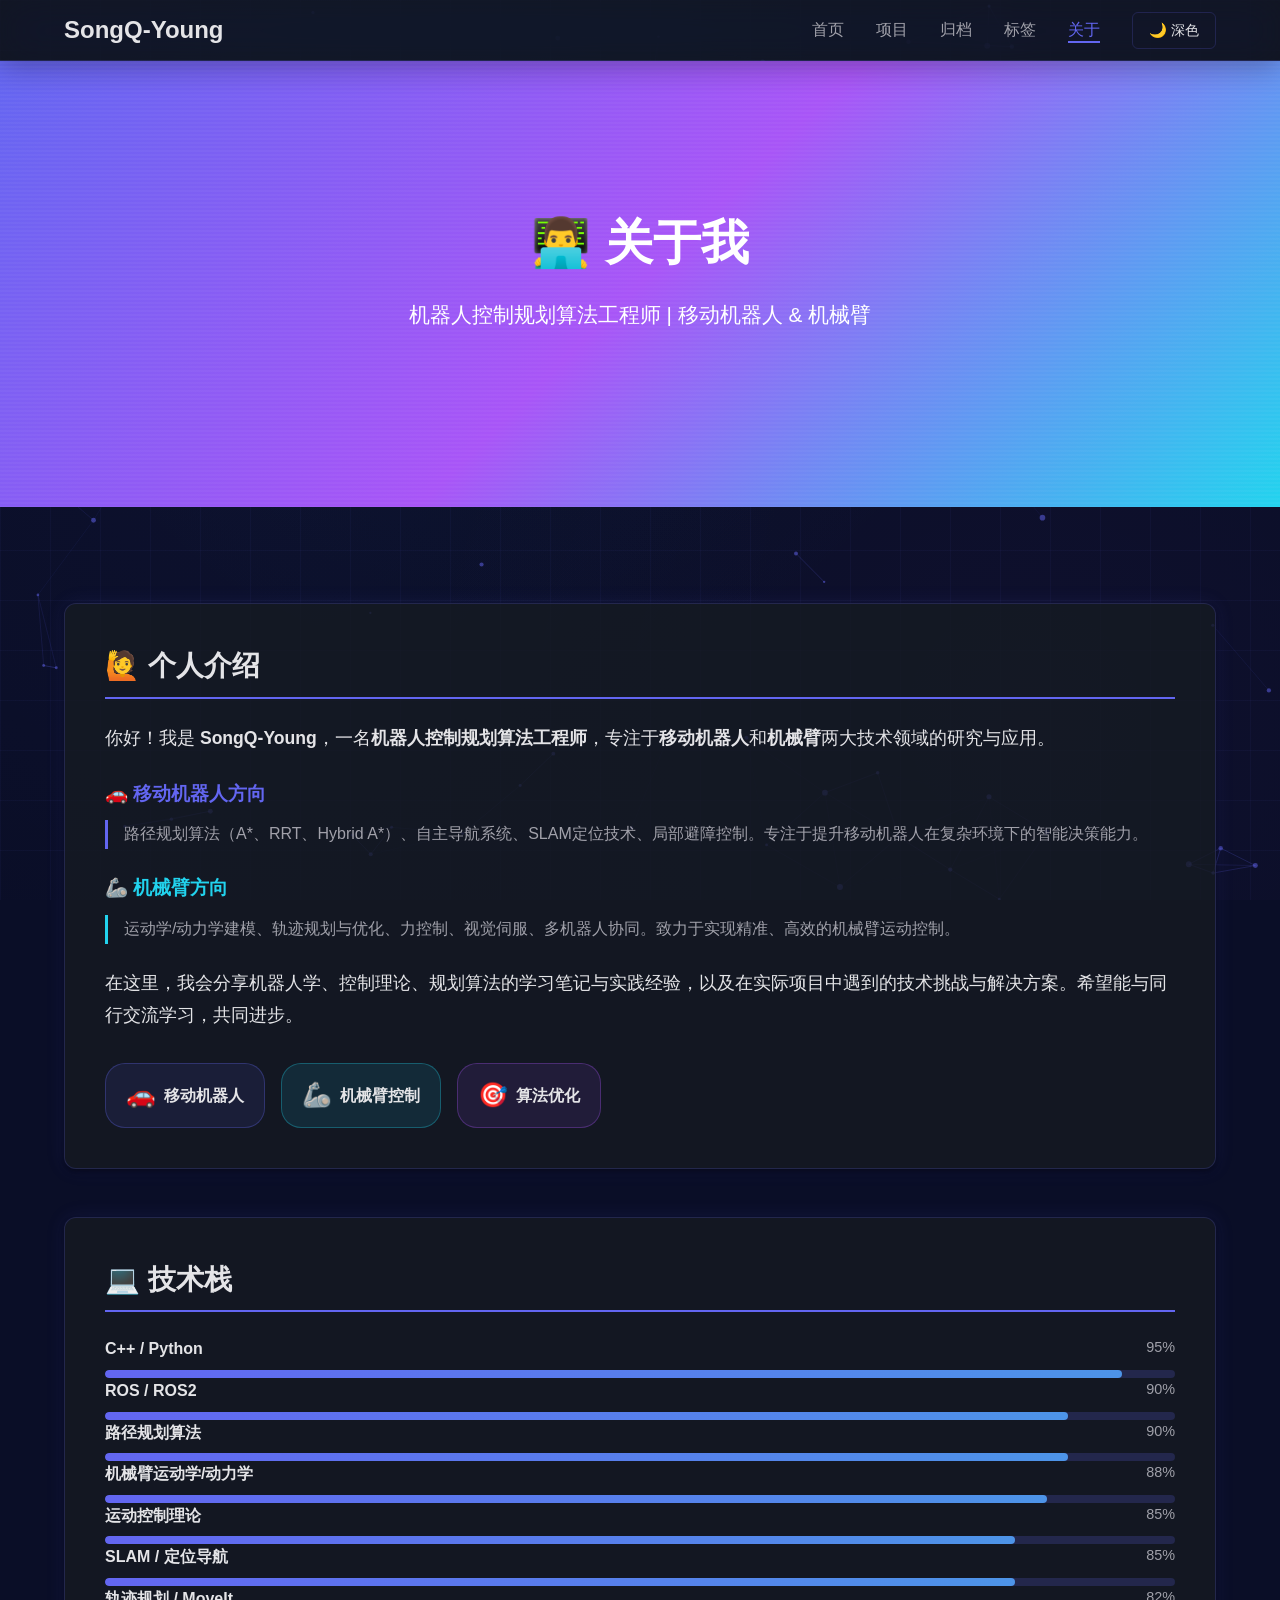
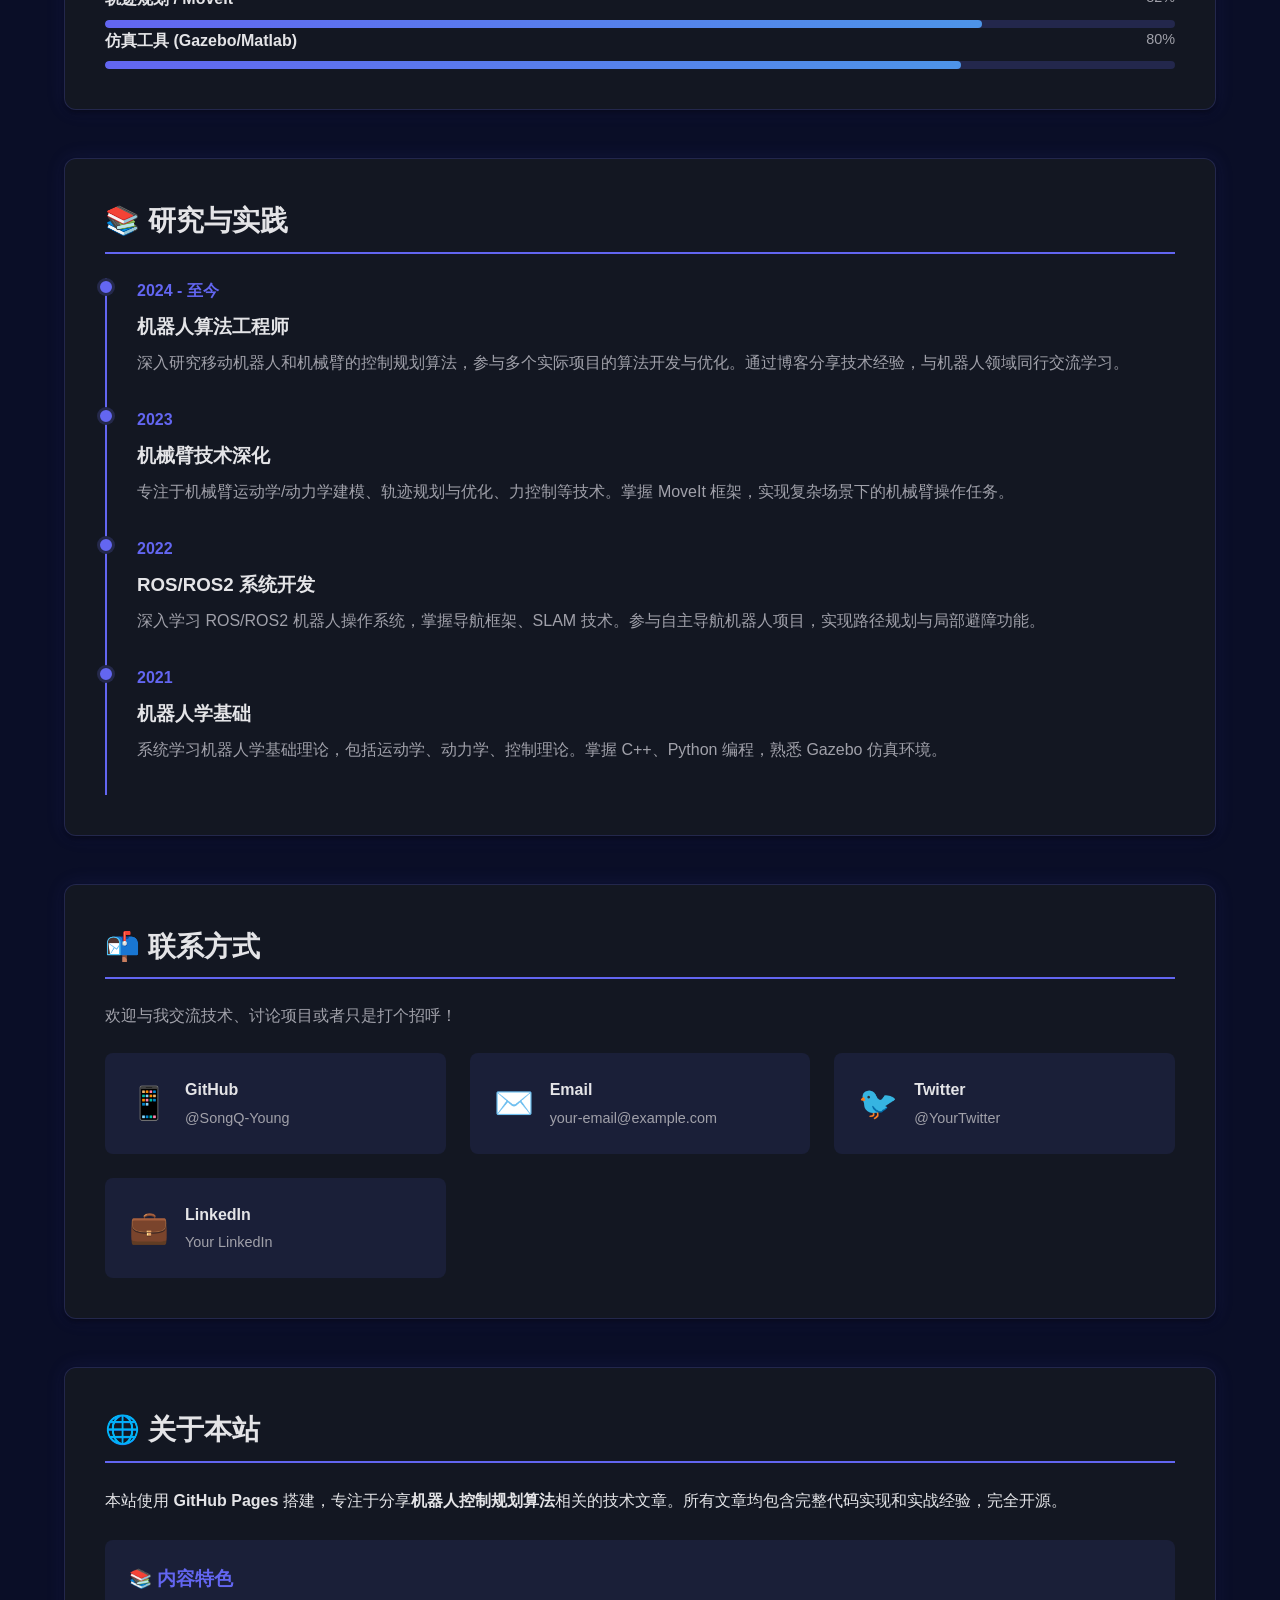
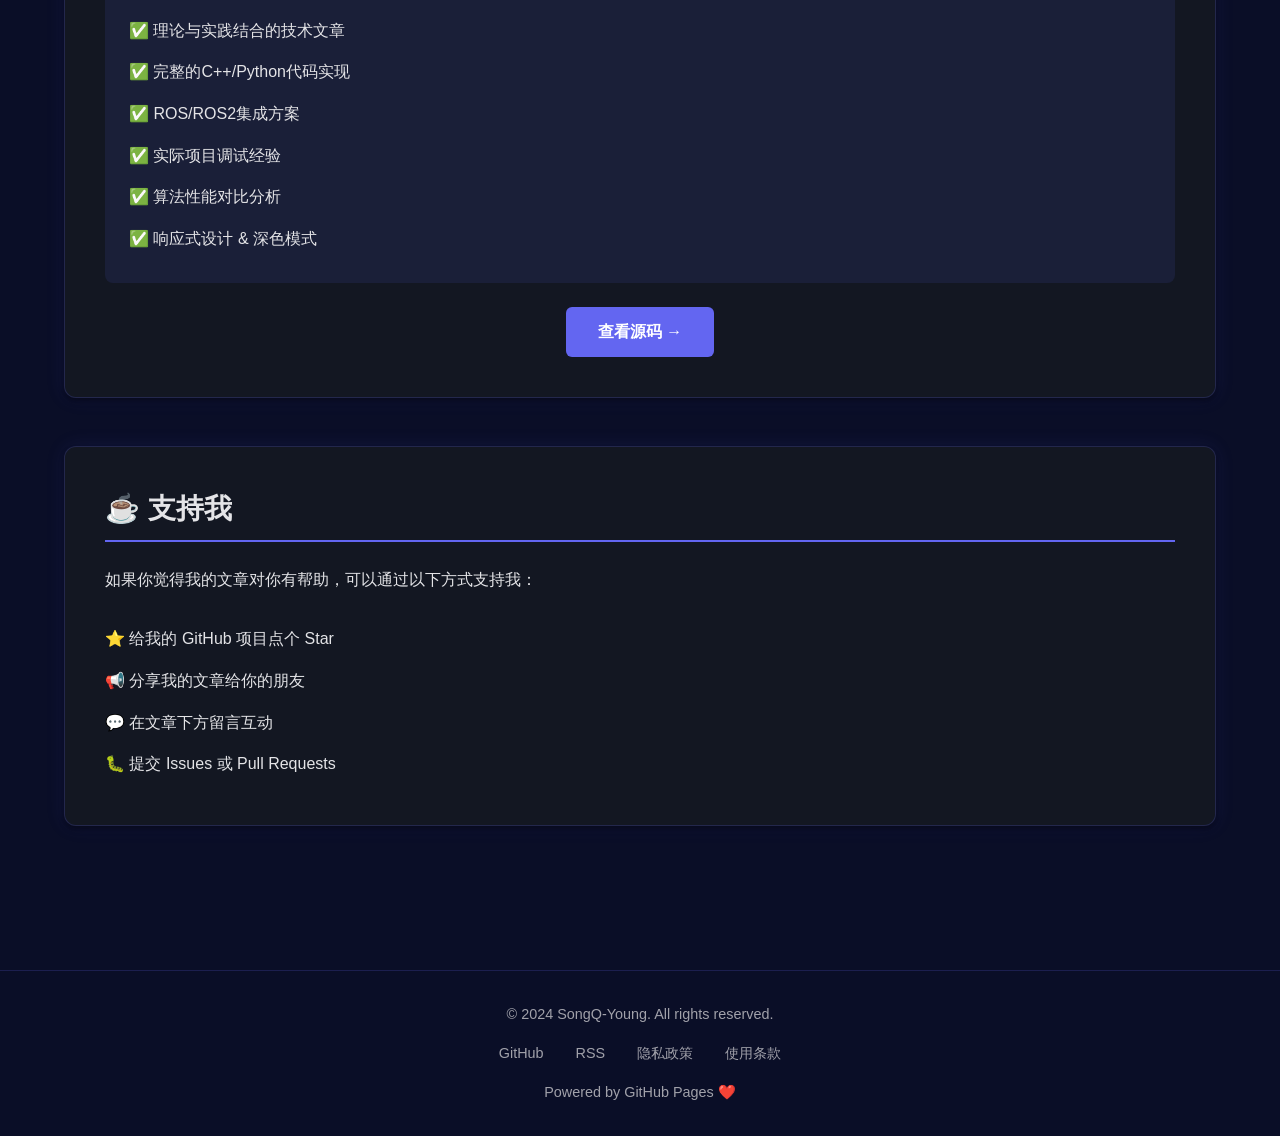
==== commit 8712baf3: "✨ 优化关于页面技能栏：添加可视化进度条 - 将文本列表格式改为带进度条的可视化展示 - 与首页技能栏风格保持一致 - 展示8个核心技能，每个都配有动态进度条：   * C++ / Python (9" ====
--- a/about.html
+++ b/about.html
@@ -86,74 +86,82 @@
             <div class="skills-grid">
                 <div class="skill-item">
                     <div class="skill-header">
-                        <span class="skill-name">编程语言</span>
-                    </div>
-                    <p style="color: var(--text-secondary); margin-top: 0.5rem;">
-                        C++ (95%), Python (95%), MATLAB/Simulink
-                    </p>
-                </div>
-
-                <div class="skill-item">
-                    <div class="skill-header">
-                        <span class="skill-name">机器人框架</span>
-                    </div>
-                    <p style="color: var(--text-secondary); margin-top: 0.5rem;">
-                        ROS (90%), ROS2 (90%), MoveIt (82%), Navigation Stack
-                    </p>
-                </div>
-
-                <div class="skill-item">
-                    <div class="skill-header">
-                        <span class="skill-name">规划与控制</span>
-                    </div>
-                    <p style="color: var(--text-secondary); margin-top: 0.5rem;">
-                        路径规划算法 (90%), 运动控制理论 (85%), 轨迹优化
-                    </p>
-                </div>
-
-                <div class="skill-item">
-                    <div class="skill-header">
-                        <span class="skill-name">感知定位</span>
-                    </div>
-                    <p style="color: var(--text-secondary); margin-top: 0.5rem;">
-                        SLAM (85%), 激光雷达, 视觉传感器, 传感器融合
-                    </p>
-                </div>
-
-                <div class="skill-item">
-                    <div class="skill-header">
-                        <span class="skill-name">仿真工具</span>
-                    </div>
-                    <p style="color: var(--text-secondary); margin-top: 0.5rem;">
-                        Gazebo (80%), V-REP/CoppeliaSim, MATLAB Robotics Toolbox
-                    </p>
-                </div>
-
-                <div class="skill-item">
-                    <div class="skill-header">
-                        <span class="skill-name">机械臂技术</span>
-                    </div>
-                    <p style="color: var(--text-secondary); margin-top: 0.5rem;">
-                        运动学/动力学 (88%), 力控制, 视觉伺服, 碰撞检测
-                    </p>
-                </div>
-
-                <div class="skill-item">
-                    <div class="skill-header">
-                        <span class="skill-name">开发工具</span>
-                    </div>
-                    <p style="color: var(--text-secondary); margin-top: 0.5rem;">
-                        Git, CMake, GDB, RViz, RQT, Docker
-                    </p>
-                </div>
-
-                <div class="skill-item">
-                    <div class="skill-header">
-                        <span class="skill-name">算法库</span>
-                    </div>
-                    <p style="color: var(--text-secondary); margin-top: 0.5rem;">
-                        Eigen, PCL, OpenCV, OMPL, CasADi, qpOASES
-                    </p>
+                        <span class="skill-name">C++ / Python</span>
+                        <span class="skill-level">95%</span>
+                    </div>
+                    <div class="skill-bar">
+                        <div class="skill-progress" data-width="95"></div>
+                    </div>
+                </div>
+
+                <div class="skill-item">
+                    <div class="skill-header">
+                        <span class="skill-name">ROS / ROS2</span>
+                        <span class="skill-level">90%</span>
+                    </div>
+                    <div class="skill-bar">
+                        <div class="skill-progress" data-width="90"></div>
+                    </div>
+                </div>
+
+                <div class="skill-item">
+                    <div class="skill-header">
+                        <span class="skill-name">路径规划算法</span>
+                        <span class="skill-level">90%</span>
+                    </div>
+                    <div class="skill-bar">
+                        <div class="skill-progress" data-width="90"></div>
+                    </div>
+                </div>
+
+                <div class="skill-item">
+                    <div class="skill-header">
+                        <span class="skill-name">机械臂运动学/动力学</span>
+                        <span class="skill-level">88%</span>
+                    </div>
+                    <div class="skill-bar">
+                        <div class="skill-progress" data-width="88"></div>
+                    </div>
+                </div>
+
+                <div class="skill-item">
+                    <div class="skill-header">
+                        <span class="skill-name">运动控制理论</span>
+                        <span class="skill-level">85%</span>
+                    </div>
+                    <div class="skill-bar">
+                        <div class="skill-progress" data-width="85"></div>
+                    </div>
+                </div>
+
+                <div class="skill-item">
+                    <div class="skill-header">
+                        <span class="skill-name">SLAM / 定位导航</span>
+                        <span class="skill-level">85%</span>
+                    </div>
+                    <div class="skill-bar">
+                        <div class="skill-progress" data-width="85"></div>
+                    </div>
+                </div>
+
+                <div class="skill-item">
+                    <div class="skill-header">
+                        <span class="skill-name">轨迹规划 / MoveIt</span>
+                        <span class="skill-level">82%</span>
+                    </div>
+                    <div class="skill-bar">
+                        <div class="skill-progress" data-width="82"></div>
+                    </div>
+                </div>
+
+                <div class="skill-item">
+                    <div class="skill-header">
+                        <span class="skill-name">仿真工具 (Gazebo/Matlab)</span>
+                        <span class="skill-level">80%</span>
+                    </div>
+                    <div class="skill-bar">
+                        <div class="skill-progress" data-width="80"></div>
+                    </div>
                 </div>
             </div>
         </section>
